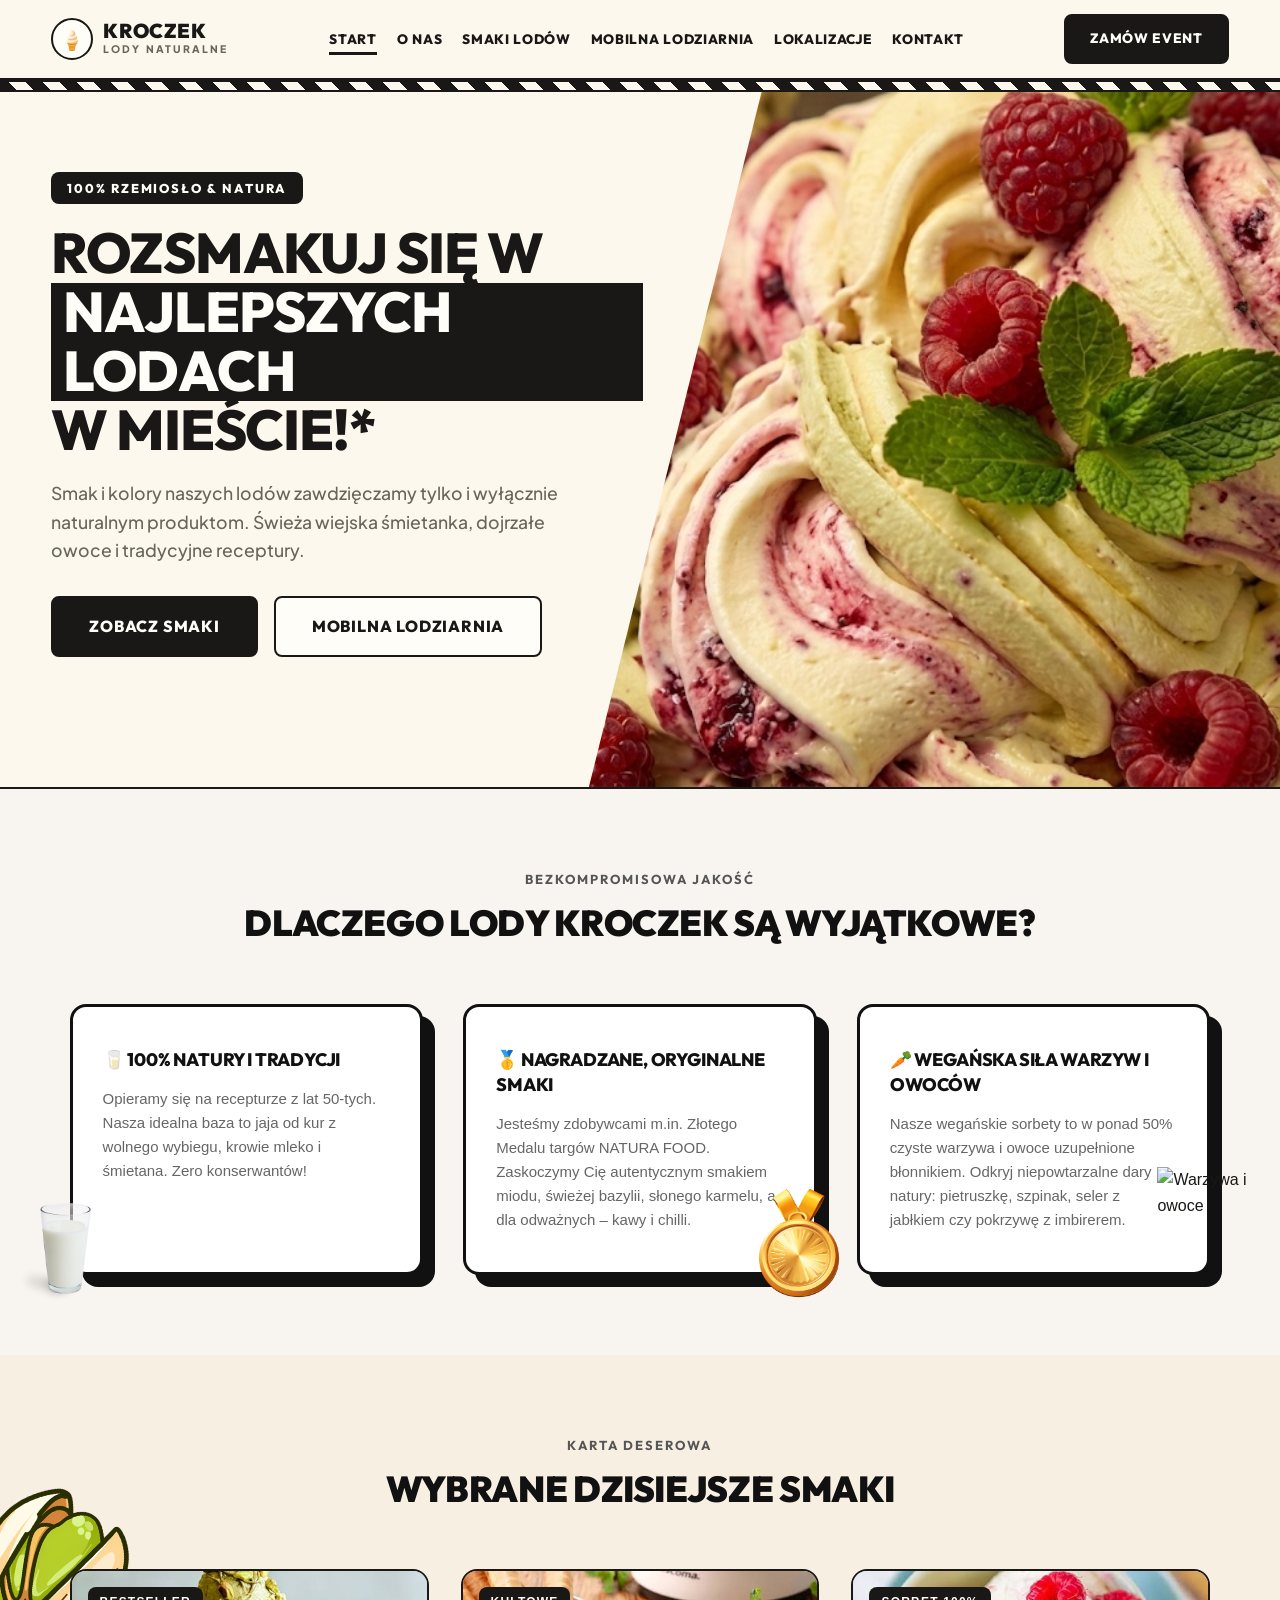
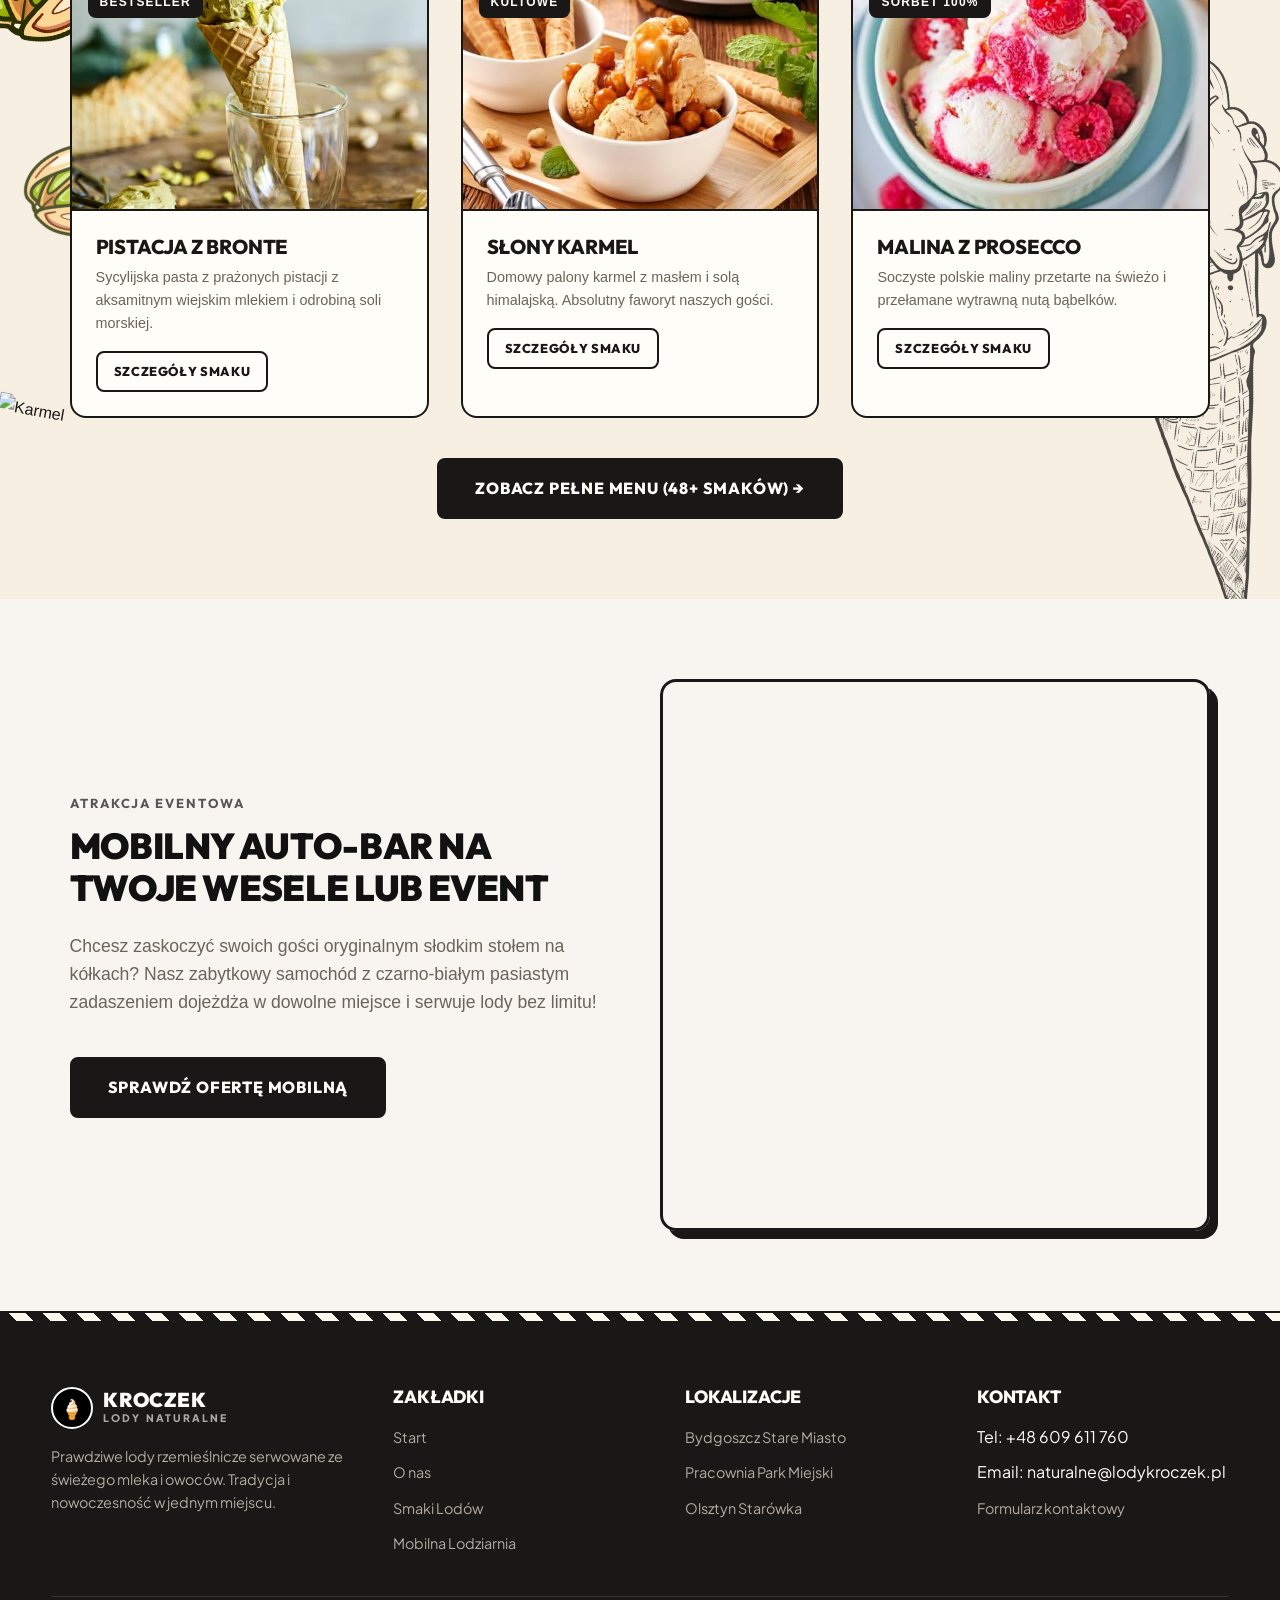
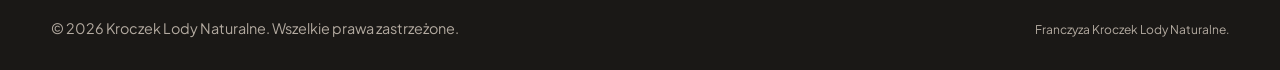
==== index.html @ ee4f72d1 "CSS fix" ====
<!DOCTYPE html>
<html lang="pl">
<head>
    <meta charset="UTF-8">
    <meta name="viewport" content="width=device-width, initial-scale=1.0">
    <title>Kroczek Lody Naturalne | Rzemieślnicza Lodziarnia Premium</title>
    <meta name="description" content="Rozsmakuj się w najlepszych lodach rzemieślniczych. Naturalne składniki, świeże mleko, wyjątkowa mobilna lodziarnia z czarno-białym autem na eventy.">
    <link rel="preconnect" href="https://fonts.googleapis.com">
    <link rel="preconnect" href="https://fonts.gstatic.com" crossorigin>
    <link href="https://fonts.googleapis.com/css2?family=Plus+Jakarta+Sans:wght@400;500;600;700&family=Outfit:wght@700;800;900&display=swap" rel="stylesheet">
    <link rel="stylesheet" href="../styles.css">
    <style>
        html { scroll-behavior: smooth; }
        html, body { overflow-x: hidden; max-width: 100vw; }
        * { word-wrap: break-word; }
        
        @media (max-width: 768px) {
            .hero {
                background-image: url('assets/hero_ice_cream.jpg'); 
                background-size: cover;
                background-position: center;
                background-repeat: no-repeat;
                position: relative;
            }
            .hero::before {
                content: '';
                position: absolute;
                top: 0; left: 0; width: 100%; height: 100%;
                background: rgba(255, 255, 255, 0.7);
                z-index: 1;
            }
            .hero-container {
                position: relative;
                z-index: 2;
            }
        }

        .back-to-top {
            position: fixed;
            bottom: 20px;
            right: 20px;
            width: 48px;
            height: 48px;
            background: var(--primary-black);
            color: var(--pure-white);
            border: 2px solid var(--primary-black);
            border-radius: 50%;
            font-size: 18px;
            cursor: pointer;
            z-index: 1000;
            opacity: 0;
            visibility: hidden;
            transform: translateY(20px);
            transition: var(--transition);
            box-shadow: 4px 4px 0px rgba(0,0,0,0.2);
            display: flex;
            align-items: center;
            justify-content: center;
        }

        .back-to-top.visible {
            opacity: 1;
            visibility: visible;
            transform: translateY(0);
        }

        .back-to-top:hover {
            transform: translateY(-3px);
            box-shadow: 6px 6px 0px rgba(0,0,0,0.3);
        }
    </style>
</head>
<body>

    <header class="header">
        <div class="container header-container">
            <a href="../" class="logo">
                <div class="logo-icon-swirl">🍦</div>
                <div class="logo-text">
                    <span class="brand-title">KROCZEK</span>
                    <span class="brand-sub">LODY NATURALNE</span>
                </div>
            </a>

            <nav class="desktop-nav">
                <ul class="nav-list">
                    <li><a href="../" class="nav-link active">Start</a></li>
                    <li><a href="o-nas/" class="nav-link">O nas</a></li>
                    <li><a href="smaki-lodow/" class="nav-link">Smaki Lodów</a></li>
                    <li><a href="mobilna-lodziarnia/" class="nav-link">Mobilna Lodziarnia</a></li>
                    <li><a href="lokalizacje/" class="nav-link">Lokalizacje</a></li>
                    <li><a href="kontakt/" class="nav-link">Kontakt</a></li>
                </ul>
            </nav>

            <div class="header-actions">
                <a href="kontakt/" class="btn btn-primary">Zamów Event</a>
                <button class="mobile-toggle" id="mobile-toggle" aria-label="Menu">
                    <span></span><span></span><span></span>
                </button>
            </div>
        </div>
    </header>

    <div class="mobile-nav-drawer" id="mobile-drawer">
        <ul class="mobile-nav-list">
            <li><a href="../">Start</a></li>
            <li><a href="o-nas/">O nas</a></li>
            <li><a href="smaki-lodow/">Smaki Lodów</a></li>
            <li><a href="mobilna-lodziarnia/">Mobilna Lodziarnia</a></li>
            <li><a href="lokalizacje/">Lokalizacje</a></li>
            <li><a href="kontakt/">Kontakt</a></li>
        </ul>
    </div>

    <div class="stripe-bar"></div>

    <section class="hero">
        <div class="hero-diagonal-bg"></div>
        <div class="container hero-container">
            <div class="hero-content">
                <span class="hero-tag">100% RZEMIOSŁO & NATURA</span>
                <h1 class="hero-title">
                    Rozsmakuj się w <br>
                    <span class="highlight-box">najlepszych lodach</span> <br>
                    w mieście!*
                </h1>
                <p class="hero-subtitle">
                    Smak i kolory naszych lodów zawdzięczamy tylko i wyłącznie naturalnym produktom. Świeża wiejska śmietanka, dojrzałe owoce i tradycyjne receptury.
                </p>
                <div class="hero-actions">
                    <a href="smaki-lodow/" class="btn btn-primary btn-lg">Zobacz Smaki</a>
                    <a href="mobilna-lodziarnia/" class="btn btn-outline btn-lg">Mobilna Lodziarnia</a>
                </div>
            </div>
        </div>
    </section>

    <section class="section">
        <div class="container">
            <div class="section-header text-center">
                <span class="section-tag">BEZKOMPROMISOWA JAKOŚĆ</span>
                <h2 class="section-title">Dlaczego lody Kroczek są wyjątkowe?</h2>
            </div>

            <div class="grid-3">
                <div class="feature-card">
                    <img src="assets/milk.png" alt="Świeże mleko" class="floating-img img-milk" loading="lazy" decoding="async" width="165" height="250">
                    <h3>🥛 100% Natury i Tradycji</h3>
                    <p>Opieramy się na recepturze z lat 50-tych. Nasza idealna baza to jaja od kur z wolnego wybiegu, krowie mleko i śmietana. Zero konserwantów!</p>
                </div>
                
                <div class="feature-card">
                    <img src="assets/medal.png" alt="Złoty Medal" class="floating-img img-medal" loading="lazy" decoding="async" width="90" height="90">
                    <h3>🥇 Nagradzane, Oryginalne Smaki</h3>
                    <p>Jesteśmy zdobywcami m.in. Złotego Medalu targów NATURA FOOD. Zaskoczymy Cię autentycznym smakiem miodu, świeżej bazylii, słonego karmelu, a dla odważnych – kawy i chilli.</p>
                </div>
                
                <div class="feature-card">
                    <img src="assets/vegetables.png" alt="Warzywa i owoce" class="floating-img img-vegetables" loading="lazy" decoding="async" width="135" height="135">
                    <h3>🥕 Wegańska Siła Warzyw i Owoców</h3>
                    <p>Nasze wegańskie sorbety to w ponad 50% czyste warzywa i owoce uzupełnione błonnikiem. Odkryj niepowtarzalne dary natury: pietruszkę, szpinak, seler z jabłkiem czy pokrzywę z imbirerem.</p>
                </div>
            </div>
        </div>
    </section>

    <section class="section" style="background: var(--light-grey-bg); position: relative;">
        <img src="assets/pistachio.png" class="floating-bg bg-pistachio-1" alt="Pistacje" loading="lazy" decoding="async" width="180" height="180">
        <img src="assets/pistachio.png" class="floating-bg bg-pistachio-2" alt="Pistacje" loading="lazy" decoding="async" width="120" height="120">
        <img src="assets/caramel.png" class="floating-bg bg-caramel" alt="Karmel" loading="lazy" decoding="async" width="220" height="220">
        <img src="assets/raspberry.png" class="floating-bg bg-raspberry" alt="Maliny" loading="lazy" decoding="async" width="190" height="190">
        <img src="assets/icecram_handdrawn.png" class="floating-bg bg-icecream-drawn" alt="Lód rożek" loading="lazy" decoding="async" width="280" height="280">

        <div class="container" style="position: relative; z-index: 2;">
            <div class="section-header text-center">
                <span class="section-tag">KARTA DESEROWA</span>
                <h2 class="section-title">Wybrane dzisiejsze smaki</h2>
            </div>

            <div class="flavors-grid">
                <div class="flavor-card">
                    <div class="flavor-image-wrap">
                        <span class="flavor-badge-tag">BESTSELLER</span>
                        <img src="assets/smaki/lody-pistacja.jpg" alt="Pistacja z Bronte" class="flavor-img" loading="lazy" decoding="async" width="400" height="240">
                    </div>
                    <div class="flavor-body">
                        <h4>Pistacja z Bronte</h4>
                        <p>Sycylijska pasta z prażonych pistacji z aksamitnym wiejskim mlekiem i odrobiną soli morskiej.</p>
                        <a href="smaki-lodow/" class="btn btn-sm btn-outline">Szczegóły Smaku</a>
                    </div>
                </div>

                <div class="flavor-card">
                    <div class="flavor-image-wrap">
                        <span class="flavor-badge-tag">KULTOWE</span>
                        <img src="assets/smaki/lody-slony-karmel.jpg" alt="Słony Karmel" class="flavor-img" loading="lazy" decoding="async" width="400" height="240">
                    </div>
                    <div class="flavor-body">
                        <h4>Słony Karmel</h4>
                        <p>Domowy palony karmel z masłem i solą himalajską. Absolutny faworyt naszych gości.</p>
                        <a href="smaki-lodow/" class="btn btn-sm btn-outline">Szczegóły Smaku</a>
                    </div>
                </div>

                <div class="flavor-card">
                    <div class="flavor-image-wrap">
                        <span class="flavor-badge-tag">SORBET 100%</span>
                        <img src="assets/smaki/lody-malina.jpg" alt="Malina z Prosecco" class="flavor-img" loading="lazy" decoding="async" width="400" height="240">
                    </div>
                    <div class="flavor-body">
                        <h4>Malina z Prosecco</h4>
                        <p>Soczyste polskie maliny przetarte na świeżo i przełamane wytrawną nutą bąbelków.</p>
                        <a href="smaki-lodow/" class="btn btn-sm btn-outline">Szczegóły Smaku</a>
                    </div>
                </div>
            </div>

            <div class="text-center mt-5">
                <a href="smaki-lodow/" class="btn btn-primary btn-lg">Zobacz Pełne Menu (48+ Smaków) →</a>
            </div>
        </div>
    </section>

    <section class="section">
        <div class="container">
            <div class="grid-2">
                <div>
                    <span class="section-tag">ATRAKCJA EVENTOWA</span>
                    <h2 class="section-title">Mobilny Auto-Bar na Twoje Wesele lub Event</h2>
                    <p class="mt-4" style="color: var(--muted-grey); font-size: 1.1rem;">
                        Chcesz zaskoczyć swoich gości oryginalnym słodkim stołem na kółkach? Nasz zabytkowy samochód z czarno-białym pasiastym zadaszeniem dojeżdża w dowolne miejsce i serwuje lody bez limitu!
                    </p>
                    <div class="mt-5">
                        <a href="mobilna-lodziarnia/" class="btn btn-primary btn-lg">Sprawdź Ofertę Mobilną</a>
                    </div>
                </div>
                <div>
                    <img src="assets/kroczek_car.jpg" alt="Mobilny bar Kroczek Lody Naturalne" loading="lazy" decoding="async" width="600" height="400" style="border: 3px solid var(--primary-black); border-radius: var(--radius-md); box-shadow: 8px 8px 0px var(--primary-black); max-width: 100%; height: auto;">
                </div>
            </div>
        </div>
    </section>

    <div class="stripe-bar"></div>

    <footer class="footer">
        <div class="container">
            <div class="footer-grid">
                <div>
                    <div class="logo" style="margin-bottom: 16px;">
                        <div class="logo-icon-swirl" style="background:#000; border-color:#fff; color:#fff;">🍦</div>
                        <div class="logo-text">
                            <span class="brand-title" style="color:#fff;">KROCZEK</span>
                            <span class="brand-sub" style="color:#aaa;">LODY NATURALNE</span>
                        </div>
                    </div>
                    <p>Prawdziwe lody rzemieślnicze serwowane ze świeżego mleka i owoców. Tradycja i nowoczesność w jednym miejscu.</p>
                </div>
                <div>
                    <h4>Zakładki</h4>
                    <ul>
                        <li><a href="../">Start</a></li>
                        <li><a href="o-nas/">O nas</a></li>
                        <li><a href="smaki-lodow/">Smaki Lodów</a></li>
                        <li><a href="mobilna-lodziarnia/">Mobilna Lodziarnia</a></li>
                    </ul>
                </div>
                <div>
                    <h4>Lokalizacje</h4>
                    <ul>
                        <li><a href="lokalizacje/">Bydgoszcz Stare Miasto</a></li>
                        <li><a href="lokalizacje/">Pracownia Park Miejski</a></li>
                        <li><a href="lokalizacje/">Olsztyn Starówka</a></li>
                    </ul>
                </div>
                <div>
                    <h4>Kontakt</h4>
                    <ul>
                        <li>Tel: +48 609 611 760</li>
                        <li>Email: naturalne@lodykroczek.pl</li>
                        <li><a href="kontakt/">Formularz kontaktowy</a></li>
                    </ul>
                </div>
            </div>
            <div class="footer-bottom">
                <p>&copy; 2026 Kroczek Lody Naturalne. Wszelkie prawa zastrzeżone.</p>
                <p><small>Franczyza Kroczek Lody Naturalne.</small></p>
            </div>
        </div>
    </footer>

    <button id="backToTop" class="back-to-top" aria-label="Do góry">⬆</button>

    <script src="script.js"></script>
    <script>
        const backToTopBtn = document.getElementById('backToTop');
        window.addEventListener('scroll', () => {
            if (window.scrollY > 400) {
                backToTopBtn.classList.add('visible');
            } else {
                backToTopBtn.classList.remove('visible');
            }
        });
        backToTopBtn.addEventListener('click', () => {
            window.scrollTo({ top: 0, behavior: 'smooth' });
        });
    </script>
</body>
</html>
---- styles.css ----
:root {
    --primary-black: #1A1816;
    --dark-charcoal: #262320;
    --muted-grey: #6B645A;
    --light-grey-bg: #F7EFE2;
    --cream-bg: #FAF3E5;
    --body-bg: #FDF8EE;
    --pure-white: #FFFDF8;
    --border-color: #1A1816;
    --accent-raspberry: #9E1B32;
    
    --accent-stripe: repeating-linear-gradient(45deg, #1A1816, #1A1816 12px, #FDF8EE 12px, #FDF8EE 24px);

    --font-heading: 'Outfit', -apple-system, sans-serif;
    --font-body: 'Plus Jakarta Sans', -apple-system, sans-serif;

    --shadow-sm: 0 4px 12px rgba(26, 24, 22, 0.05);
    --shadow-md: 0 12px 30px rgba(26, 24, 22, 0.10);
    --shadow-lg: 0 24px 50px rgba(26, 24, 22, 0.16);

    --radius-sm: 8px;
    --radius-md: 16px;
    --radius-lg: 24px;
    --radius-full: 9999px;

    --transition: all 0.25s cubic-bezier(0.16, 1, 0.3, 1);
}

*, *::before, *::after {
    box-sizing: border-box;
    margin: 0;
    padding: 0;
}

html {
    scroll-behavior: smooth;
}

body {
    font-family: var(--font-body);
    background-color: var(--body-bg);
    color: var(--primary-black);
    line-height: 1.6;
    font-size: 16px;
    overflow-x: hidden;
}

h1, h2, h3, h4, h5, h6 {
    font-family: var(--font-heading);
    font-weight: 800;
    color: var(--primary-black);
    line-height: 1.15;
    text-transform: uppercase;
    letter-spacing: -0.01em;
}

a {
    text-decoration: none;
    color: inherit;
    transition: var(--transition);
}

img {
    max-width: 100%;
    height: auto;
    display: block;
}

.container {
    width: 92%;
    max-width: 1280px;
    margin: 0 auto;
}

.section {
    padding: 90px 0;
}

.text-center { text-align: center; }
.mt-4 { margin-top: 1.5rem; }
.mt-5 { margin-top: 2.5rem; }
.w-full { width: 100%; }

.stripe-bar {
    height: 12px;
    background: var(--accent-stripe);
    width: 100%;
    border-top: 2px solid var(--primary-black);
    border-bottom: 2px solid var(--primary-black);
}

.btn {
    display: inline-flex;
    align-items: center;
    justify-content: center;
    padding: 12px 24px;
    font-family: var(--font-heading);
    font-weight: 800;
    font-size: 0.85rem;
    text-transform: uppercase;
    letter-spacing: 0.05em;
    border-radius: var(--radius-sm);
    border: 2px solid var(--primary-black);
    cursor: pointer;
    transition: var(--transition);
    white-space: nowrap;
    gap: 8px;
}

.btn-primary {
    background-color: var(--primary-black);
    color: var(--pure-white);
}

.btn-primary:hover {
    background-color: #332E2A;
    transform: translateY(-2px);
    box-shadow: 0 6px 16px rgba(26,24,22,0.2);
}

.btn-outline {
    background-color: var(--pure-white);
    color: var(--primary-black);
}

.btn-outline:hover {
    background-color: var(--primary-black);
    color: var(--pure-white);
}

.btn-lg {
    padding: 16px 36px;
    font-size: 1rem;
}

.btn-sm {
    padding: 8px 16px;
    font-size: 0.8rem;
}

.header {
    position: sticky;
    top: 0;
    z-index: 1000;
    background: var(--body-bg);
    border-bottom: 2px solid var(--primary-black);
    padding: 14px 0;
}

.header-container {
    display: flex;
    align-items: center;
    justify-content: space-between;
    gap: 20px;
}

.logo {
    display: flex;
    align-items: center;
    gap: 10px;
    flex-shrink: 0;
}

.logo-icon-swirl {
    width: 42px;
    height: 42px;
    border: 2px solid var(--primary-black);
    border-radius: 50%;
    display: flex;
    align-items: center;
    justify-content: center;
    background: var(--pure-white);
    font-size: 1.2rem;
    flex-shrink: 0;
}

.logo-text {
    display: flex;
    flex-direction: column;
    justify-content: center;
}

.brand-title {
    font-family: var(--font-heading);
    font-weight: 900;
    font-size: 1.25rem;
    line-height: 1;
    letter-spacing: 0.02em;
    white-space: nowrap;
}

.brand-sub {
    font-size: 0.65rem;
    font-weight: 800;
    letter-spacing: 0.2em;
    color: var(--muted-grey);
    white-space: nowrap;
}

.desktop-nav {
    display: flex;
    align-items: center;
}

.desktop-nav .nav-list {
    display: flex;
    align-items: center;
    gap: 20px;
    list-style: none;
    margin: 0;
    padding: 0;
}

.desktop-nav .nav-list li {
    display: flex;
    align-items: center;
}

.nav-link {
    font-family: var(--font-heading);
    font-weight: 800;
    font-size: 0.85rem;
    text-transform: uppercase;
    letter-spacing: 0.05em;
    color: var(--primary-black);
    padding: 6px 0;
    position: relative;
    white-space: nowrap;
    display: inline-block;
    line-height: 1.2;
}

.nav-link::after {
    content: '';
    position: absolute;
    bottom: -2px;
    left: 0;
    width: 0;
    height: 3px;
    background: var(--primary-black);
    transition: var(--transition);
}

.nav-link:hover::after, .nav-link.active::after {
    width: 100%;
}

.header-actions {
    display: flex;
    align-items: center;
    gap: 12px;
    flex-shrink: 0;
}

.mobile-toggle {
    display: none;
    background: none;
    border: none;
    cursor: pointer;
    flex-direction: column;
    gap: 5px;
    padding: 4px;
}

.mobile-toggle span {
    width: 26px;
    height: 3px;
    background: var(--primary-black);
    border-radius: 2px;
}

.mobile-nav-drawer {
    display: none;
    position: fixed;
    top: 72px;
    left: 0;
    right: 0;
    background: var(--body-bg);
    border-bottom: 3px solid var(--primary-black);
    padding: 24px;
    z-index: 999;
    box-shadow: var(--shadow-lg);
}

.mobile-nav-drawer.open {
    display: block;
}

.mobile-nav-list {
    list-style: none;
    display: flex;
    flex-direction: column;
    gap: 16px;
}

.mobile-nav-list a {
    font-family: var(--font-heading);
    font-weight: 800;
    font-size: 1.1rem;
    text-transform: uppercase;
}

.hero {
    position: relative;
    background: var(--body-bg);
    padding: 80px 0 100px 0;
    border-bottom: 2px solid var(--primary-black);
    overflow: hidden;
    min-height: 520px;
}

.hero-diagonal-bg {
    position: absolute;
    top: 0;
    right: 0;
    width: 54%;
    height: 100%;
    background: url('assets/ice_cream_bg.jpg') center/cover no-repeat;
    clip-path: polygon(25% 0, 100% 0, 100% 100%, 0% 100%);
    z-index: 1;
}

.hero-container {
    position: relative;
    z-index: 2;
    display: grid;
    grid-template-columns: 1.05fr 0.95fr;
    gap: 50px;
    align-items: center;
}

.hero-tag {
    display: inline-block;
    background: var(--primary-black);
    color: var(--pure-white);
    padding: 6px 16px;
    font-family: var(--font-heading);
    font-weight: 800;
    font-size: 0.8rem;
    letter-spacing: 0.15em;
    margin-bottom: 20px;
    border-radius: var(--radius-sm);
}

.hero-title {
    font-size: 3.5rem;
    letter-spacing: -0.02em;
    margin-bottom: 20px;
    line-height: 1.05;
}

.hero-title .highlight-box {
    background: var(--primary-black);
    color: var(--pure-white);
    padding: 0 12px;
    display: inline-block;
}

.hero-subtitle {
    font-size: 1.1rem;
    color: var(--muted-grey);
    margin-bottom: 32px;
    max-width: 90%;
    font-weight: 500;
}

.hero-actions {
    display: flex;
    gap: 16px;
    margin-bottom: 30px;
}

.hero-icecream-badge-card {
    position: relative;
    border: 3px solid var(--primary-black);
    border-radius: var(--radius-md);
    background: var(--primary-black);
    color: var(--pure-white);
    padding: 24px 30px;
    box-shadow: 8px 8px 0px var(--primary-black);
    max-width: 380px;
    margin-left: auto;
}

.badge-content span {
    font-size: 0.8rem;
    font-weight: 800;
    color: #F7EFE2;
    display: block;
    margin-bottom: 8px;
    letter-spacing: 0.05em;
}

.badge-content h3 {
    color: var(--pure-white);
    font-size: 1.25rem;
    line-height: 1.3;
}

.page-header {
    background: var(--dark-charcoal);
    color: var(--pure-white);
    padding: 60px 0;
    text-align: center;
    border-bottom: 2px solid var(--primary-black);
}

.page-header h1 {
    color: var(--pure-white);
    font-size: 2.8rem;
    margin-bottom: 10px;
}

.page-header p {
    color: #D6CEC4;
    font-size: 1.05rem;
    max-width: 600px;
    margin: 0 auto;
}

.section-header { margin-bottom: 50px; }

.section-tag {
    font-family: var(--font-heading);
    font-weight: 800;
    font-size: 0.85rem;
    letter-spacing: 0.2em;
    color: var(--muted-grey);
    display: block;
    margin-bottom: 8px;
}

.section-title { font-size: 2.5rem; }

.grid-3 {
    display: grid;
    grid-template-columns: repeat(3, 1fr);
    gap: 32px;
}

.grid-2 {
    display: grid;
    grid-template-columns: 1fr 1fr;
    gap: 40px;
    align-items: center;
}

.feature-card {
    border: 2px solid var(--primary-black);
    border-radius: var(--radius-md);
    padding: 36px;
    background: var(--pure-white);
    box-shadow: 6px 6px 0px var(--primary-black);
}

.feature-card h3 { font-size: 1.35rem; margin-bottom: 12px; }
.feature-card p { color: var(--muted-grey); font-size: 0.95rem; }

.flavor-filters {
    display: flex;
    gap: 10px;
    flex-wrap: wrap;
    margin-bottom: 40px;
}

.filter-btn {
    border: 2px solid var(--primary-black);
    background: var(--pure-white);
    color: var(--primary-black);
    padding: 10px 22px;
    font-family: var(--font-heading);
    font-weight: 800;
    font-size: 0.85rem;
    letter-spacing: 0.05em;
    cursor: pointer;
    transition: var(--transition);
    border-radius: var(--radius-sm);
}

.filter-btn.active, .filter-btn:hover {
    background: var(--primary-black);
    color: var(--pure-white);
}

.flavors-grid {
    display: grid;
    grid-template-columns: repeat(3, 1fr);
    gap: 32px;
    position: relative;
    z-index: 2;
}

.flavor-card {
    border: 2px solid var(--primary-black);
    border-radius: var(--radius-md);
    background: var(--pure-white);
    overflow: hidden;
    transition: var(--transition);
}

.flavor-image-wrap {
    height: 240px; 
    position: relative;
    overflow: hidden;
    border-bottom: 2px solid var(--primary-black);
}

.flavor-img {
    width: 100%;
    height: 100%;
    object-fit: cover;
    transition: transform 0.4s ease;
}

.flavor-card:hover {
    transform: translateY(-6px);
    box-shadow: 8px 8px 0px var(--primary-black);
}

.flavor-card:hover .flavor-img {
    transform: scale(1.05);
}

.flavor-header-stripe {
    height: 120px;
    background: var(--light-grey-bg);
    display: flex;
    align-items: center;
    justify-content: center;
    border-bottom: 2px solid var(--primary-black);
    position: relative;
}

.flavor-emoji { font-size: 3.5rem; }

.flavor-badge-tag {
    position: absolute;
    top: 16px;
    left: 16px;
    background: var(--primary-black);
    color: var(--pure-white);
    font-size: 0.75rem;
    font-weight: 800;
    padding: 6px 12px;
    letter-spacing: 0.1em;
    z-index: 2;
    border-radius: var(--radius-sm);
}

.flavor-body { padding: 24px; }
.flavor-body h4 { font-size: 1.25rem; margin-bottom: 8px; }
.flavor-body p { color: var(--muted-grey); font-size: 0.9rem; margin-bottom: 16px; }

.location-box {
    border: 2px solid var(--primary-black);
    border-radius: var(--radius-md);
    padding: 28px;
    background: var(--pure-white);
    margin-bottom: 20px;
}

.location-box h4 { font-size: 1.25rem; margin-bottom: 6px; }
.location-address { color: var(--muted-grey); font-size: 0.95rem; margin-bottom: 12px; }

.contact-form-box {
    border: 2px solid var(--primary-black);
    border-radius: var(--radius-md);
    padding: 36px;
    background: var(--pure-white);
    box-shadow: 8px 8px 0px var(--primary-black);
}

.form-group {
    display: flex;
    flex-direction: column;
    gap: 6px;
    margin-bottom: 18px;
}

.form-group label {
    font-family: var(--font-heading);
    font-weight: 800;
    font-size: 0.85rem;
    text-transform: uppercase;
}

@media (max-width: 480px) {
    .contact-form-box {
        padding: 20px 16px;
        box-shadow: 4px 4px 0px var(--primary-black);
        max-width: 100%;
    }

    .form-group input, 
    .form-group select, 
    .form-group textarea {
        width: 100%;
        max-width: 100%;
    }
}

.form-group input, .form-group select, .form-group textarea {
    padding: 12px 14px;
    border: 2px solid var(--primary-black);
    border-radius: var(--radius-sm);
    font-family: var(--font-body);
    font-size: 0.95rem;
    outline: none;
    background: var(--body-bg);
}

.footer {
    background: var(--primary-black);
    color: var(--pure-white);
    padding: 60px 0 30px 0;
    border-top: 4px solid var(--primary-black);
}

.footer-grid {
    display: grid;
    grid-template-columns: 1.2fr repeat(3, 1fr);
    gap: 40px;
    margin-bottom: 40px;
}

.footer h4 { color: var(--pure-white); font-size: 1.1rem; margin-bottom: 16px; }
.footer p { color: #B3AAA0; font-size: 0.9rem; }

.footer ul {
    list-style: none;
    display: flex;
    flex-direction: column;
    gap: 10px;
}

.footer a { color: #B3AAA0; font-size: 0.9rem; }
.footer a:hover { color: var(--pure-white); }

.footer-bottom {
    border-top: 1px solid #36322D;
    padding-top: 20px;
    display: flex;
    justify-content: space-between;
    color: #8C8377;
    font-size: 0.85rem;
}

@media (max-width: 1180px) {
    .desktop-nav { display: none; }
    .mobile-toggle { display: flex; }
    .hero-container, .grid-2 { grid-template-columns: 1fr; }
    .hero-diagonal-bg { display: none; }
    .flavors-grid, .grid-3, .footer-grid { grid-template-columns: 1fr; }
    .hero-title { font-size: 2.6rem; }
    
    .hero {
        background: url('assets/ice_cream_bg.jpg') center/cover no-repeat;
    }
    
    .hero::before {
        content: '';
        position: absolute;
        top: 0; 
        left: 0;
        width: 100%; 
        height: 100%;
        background: rgba(253, 248, 238, 0.85);
        z-index: 1;
    }
}

.section {
    position: relative;
    background-color: #F8F5F0;
    padding: 80px 20px;
    font-family: 'Segoe UI', Tahoma, Geneva, Verdana, sans-serif;
    overflow: hidden;
}

.container {
    max-width: 1200px;
    margin: 0 auto;
}

.section-header {
    margin-bottom: 60px;
}

.text-center {
    text-align: center;
}

.section-tag {
    font-size: 13px;
    font-weight: 700;
    color: #555;
    letter-spacing: 2px;
    display: block;
    margin-bottom: 12px;
}

.section-title {
    font-size: 36px;
    font-weight: 900;
    color: #111;
    margin: 0;
    text-transform: uppercase;
}

.grid-3 {
    display: grid;
    grid-template-columns: repeat(3, 1fr);
    gap: 40px;
}

.feature-card {
    position: relative;
    background: #ffffff;
    padding: 40px 30px;
    border-radius: 16px;
    border: 3px solid #111;
    box-shadow: 12px 12px 0px #111; 
    z-index: 1;
    transition: transform 0.2s ease;
}

.feature-card:hover {
    transform: translate(-4px, -4px);
    box-shadow: 16px 16px 0px #111; 
}

.feature-card h3 {
    font-size: 18px;
    font-weight: 800;
    margin-top: 0;
    margin-bottom: 15px;
    color: #111;
    text-transform: uppercase;
    line-height: 1.4;
}

.feature-card p {
    color: #666;
    font-size: 15px;
    line-height: 1.6;
    margin: 0;
}

.floating-img {
    position: absolute;
    z-index: 10;
    pointer-events: none;
}

.img-milk {
    left: -90px;
    bottom: -100px;
    width: 165px;
    height: 250px;
    object-fit: contain;
    top: auto;
    transform: none;
}

.img-medal {
    right: -30px;
    bottom: -30px;
    width: 90px;
    z-index: 15; 
}

.img-vegetables {
    right: -85px;
    bottom: -30px;
    top: auto;
    transform: none;
    width: 135px; 
}

@media (max-width: 992px) {
    .grid-3 {
        grid-template-columns: 1fr;
        gap: 60px;
        max-width: 500px;
        margin: 0 auto;
    }

    .img-vegetables {
        right: -45px;
        bottom: -40px;
        width: 140px;
    }
    
    .img-milk {
        left: -40px;
        width: 120px;
        bottom: -60px;
        height: auto;
    }
}

.floating-bg {
    position: absolute;
    z-index: 1;
    pointer-events: none;
}

.bg-pistachio-1 {
    left: -40px;
    top: 15%;
    width: 180px;
    transform: rotate(-15deg);
}

.bg-pistachio-2 {
    left: 20px;
    top: 45%;
    width: 120px;
    transform: rotate(25deg);
    opacity: 0.8;
}

.bg-caramel {
    left: -20px;
    bottom: -30px;
    width: 220px;
    transform: rotate(10deg);
}

.bg-raspberry {
    right: -20px;
    top: 8%;
    width: 190px;
    transform: rotate(15deg);
}

.bg-icecream-drawn {
    right: -50px;
    bottom: -40px;
    width: 280px;
    transform: rotate(-12deg);
    mix-blend-mode: multiply;
    opacity: 0.7;
}

@media (max-width: 1180px) {
    .flavors-grid { 
        grid-template-columns: 1fr; 
        max-width: 500px;
        margin: 0 auto;
    }
    .bg-pistachio-1 { left: -80px; width: 140px; }
    .bg-raspberry { right: -60px; width: 140px; }
    .bg-icecream-drawn { right: -60px; bottom: 0; width: 200px; }
}

@media (max-width: 768px) {
    .hero-title {
        font-size: 2.2rem;
    }

    .hero-subtitle {
        max-width: 100%;
    }

    .hero-actions {
        flex-direction: column;
        width: 100%;
    }

    .hero-actions .btn {
        width: 100%;
    }

    .floating-img, 
    .floating-bg {
        display: none;
    }

    .feature-card {
        padding: 24px 18px;
        box-shadow: 6px 6px 0px var(--primary-black);
    }

    .feature-card:hover {
        transform: none;
        box-shadow: 6px 6px 0px var(--primary-black);
    }
}

@media (max-width: 480px) {
    .hero-title {
        font-size: 1.75rem;
    }

    .section-title {
        font-size: 1.8rem;
    }

    .container {
        width: 95%;
        padding: 0 10px;
    }
}

@media (min-width: 1400px) {
    .bg-pistachio-1 { left: calc(50% - 900px); }
    .bg-pistachio-2 { left: calc(50% - 900px); }
    .bg-caramel { left: calc(50% - 900px); }
    .bg-raspberry { right: calc(50% - 900px); }
    .bg-icecream-drawn { right: calc(50% - 900px); }
}
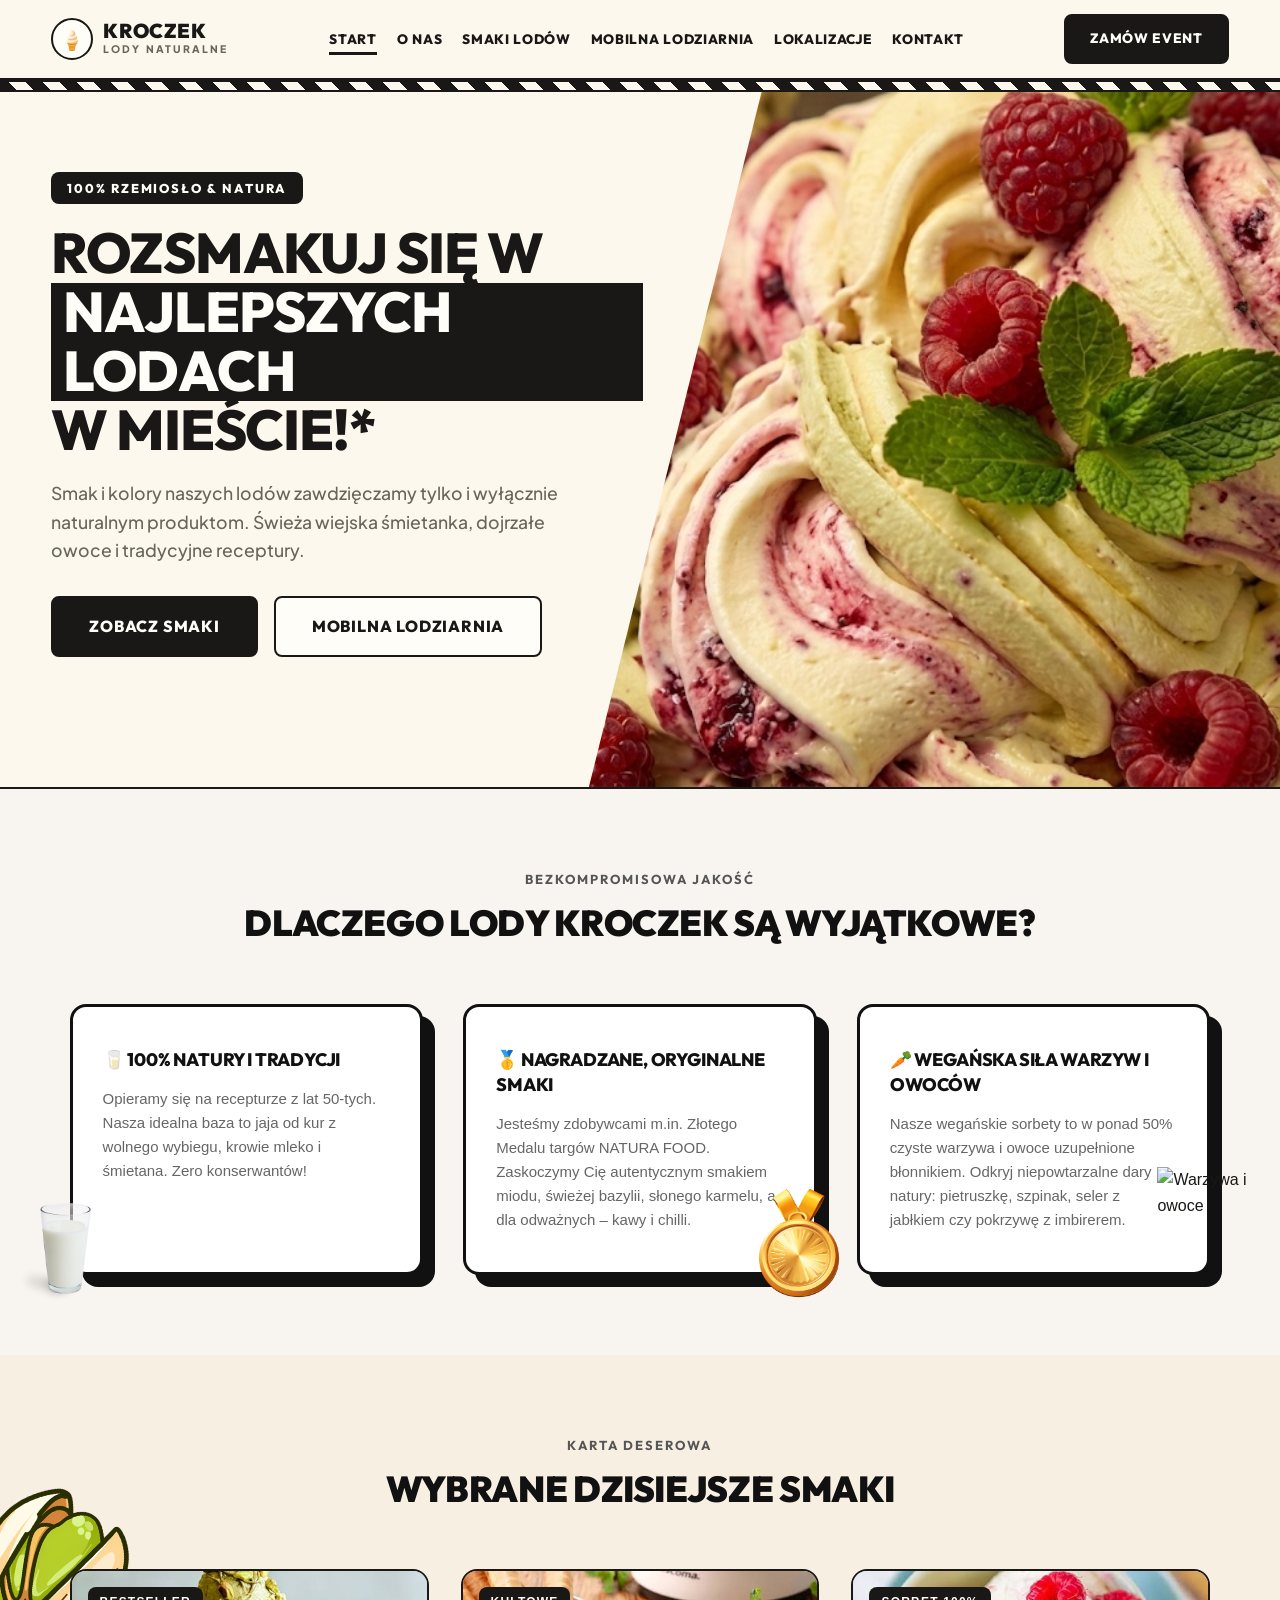
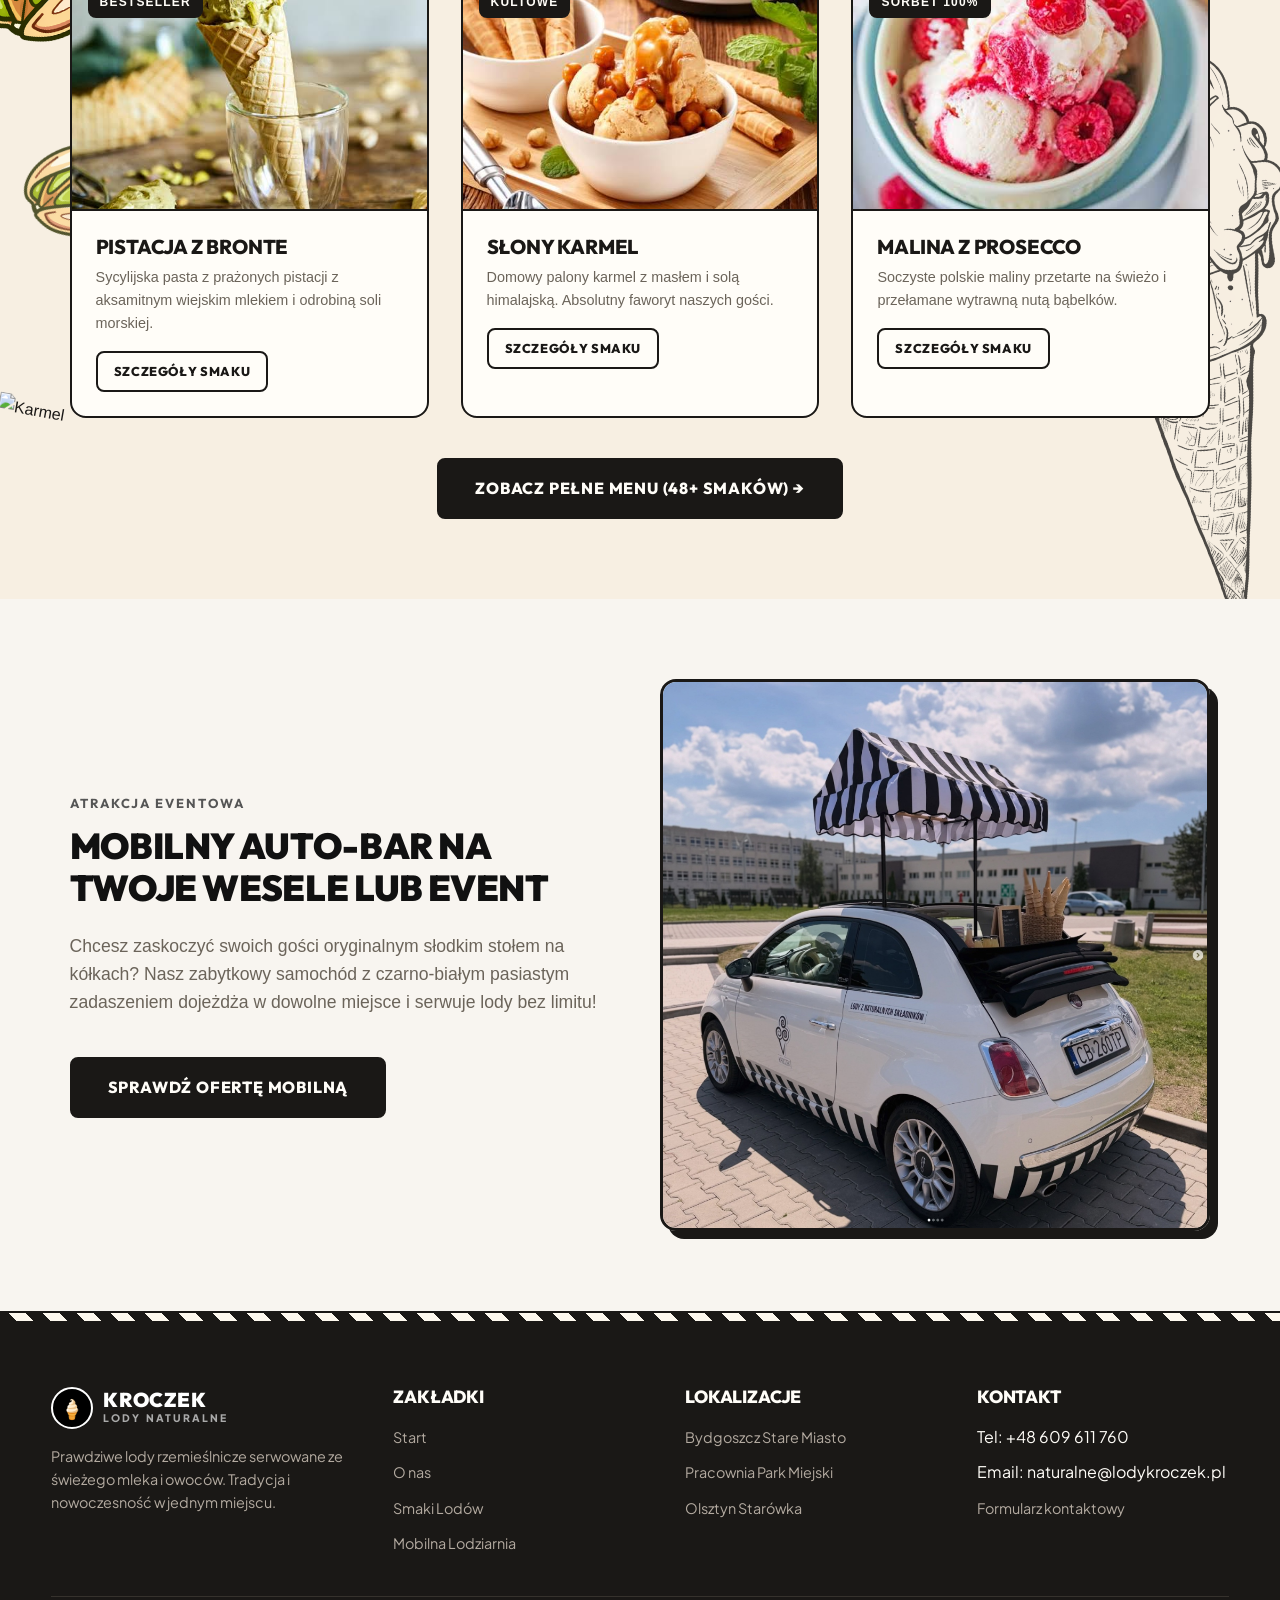
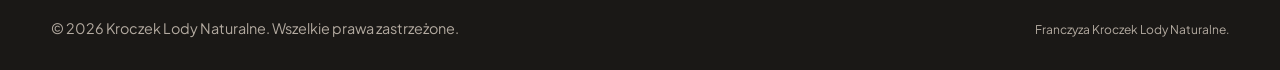
==== commit a2d306ab: "Directory names change" ====
--- a/index.html
+++ b/index.html
@@ -8,7 +8,7 @@
     <link rel="preconnect" href="https://fonts.googleapis.com">
     <link rel="preconnect" href="https://fonts.gstatic.com" crossorigin>
     <link href="https://fonts.googleapis.com/css2?family=Plus+Jakarta+Sans:wght@400;500;600;700&family=Outfit:wght@700;800;900&display=swap" rel="stylesheet">
-    <link rel="stylesheet" href="../styles.css">
+    <link rel="stylesheet" href="styles.css">
     <style>
         html { scroll-behavior: smooth; }
         html, body { overflow-x: hidden; max-width: 100vw; }
@@ -85,16 +85,16 @@
             <nav class="desktop-nav">
                 <ul class="nav-list">
                     <li><a href="../" class="nav-link active">Start</a></li>
-                    <li><a href="o-nas/" class="nav-link">O nas</a></li>
-                    <li><a href="smaki-lodow/" class="nav-link">Smaki Lodów</a></li>
-                    <li><a href="mobilna-lodziarnia/" class="nav-link">Mobilna Lodziarnia</a></li>
-                    <li><a href="lokalizacje/" class="nav-link">Lokalizacje</a></li>
-                    <li><a href="kontakt/" class="nav-link">Kontakt</a></li>
+                    <li><a href="/o-nas/" class="nav-link">O nas</a></li>
+                    <li><a href="/smaki-lodow/" class="nav-link">Smaki Lodów</a></li>
+                    <li><a href="/mobilna-lodziarnia/" class="nav-link">Mobilna Lodziarnia</a></li>
+                    <li><a href="/lokalizacje/" class="nav-link">Lokalizacje</a></li>
+                    <li><a href="/kontakt/" class="nav-link">Kontakt</a></li>
                 </ul>
             </nav>
 
             <div class="header-actions">
-                <a href="kontakt/" class="btn btn-primary">Zamów Event</a>
+                <a href="/kontakt/" class="btn btn-primary">Zamów Event</a>
                 <button class="mobile-toggle" id="mobile-toggle" aria-label="Menu">
                     <span></span><span></span><span></span>
                 </button>
@@ -105,11 +105,11 @@
     <div class="mobile-nav-drawer" id="mobile-drawer">
         <ul class="mobile-nav-list">
             <li><a href="../">Start</a></li>
-            <li><a href="o-nas/">O nas</a></li>
-            <li><a href="smaki-lodow/">Smaki Lodów</a></li>
-            <li><a href="mobilna-lodziarnia/">Mobilna Lodziarnia</a></li>
-            <li><a href="lokalizacje/">Lokalizacje</a></li>
-            <li><a href="kontakt/">Kontakt</a></li>
+            <li><a href="/o-nas/">O nas</a></li>
+            <li><a href="/smaki-lodow/">Smaki Lodów</a></li>
+            <li><a href="/mobilna-lodziarnia/">Mobilna Lodziarnia</a></li>
+            <li><a href="/lokalizacje/">Lokalizacje</a></li>
+            <li><a href="/kontakt/">Kontakt</a></li>
         </ul>
     </div>
 
@@ -129,8 +129,8 @@
                     Smak i kolory naszych lodów zawdzięczamy tylko i wyłącznie naturalnym produktom. Świeża wiejska śmietanka, dojrzałe owoce i tradycyjne receptury.
                 </p>
                 <div class="hero-actions">
-                    <a href="smaki-lodow/" class="btn btn-primary btn-lg">Zobacz Smaki</a>
-                    <a href="mobilna-lodziarnia/" class="btn btn-outline btn-lg">Mobilna Lodziarnia</a>
+                    <a href="/smaki-lodow/" class="btn btn-primary btn-lg">Zobacz Smaki</a>
+                    <a href="/mobilna-lodziarnia/" class="btn btn-outline btn-lg">Mobilna Lodziarnia</a>
                 </div>
             </div>
         </div>
@@ -187,7 +187,7 @@
                     <div class="flavor-body">
                         <h4>Pistacja z Bronte</h4>
                         <p>Sycylijska pasta z prażonych pistacji z aksamitnym wiejskim mlekiem i odrobiną soli morskiej.</p>
-                        <a href="smaki-lodow/" class="btn btn-sm btn-outline">Szczegóły Smaku</a>
+                        <a href="/smaki-lodow/" class="btn btn-sm btn-outline">Szczegóły Smaku</a>
                     </div>
                 </div>
 
@@ -199,7 +199,7 @@
                     <div class="flavor-body">
                         <h4>Słony Karmel</h4>
                         <p>Domowy palony karmel z masłem i solą himalajską. Absolutny faworyt naszych gości.</p>
-                        <a href="smaki-lodow/" class="btn btn-sm btn-outline">Szczegóły Smaku</a>
+                        <a href="/smaki-lodow/" class="btn btn-sm btn-outline">Szczegóły Smaku</a>
                     </div>
                 </div>
 
@@ -211,13 +211,13 @@
                     <div class="flavor-body">
                         <h4>Malina z Prosecco</h4>
                         <p>Soczyste polskie maliny przetarte na świeżo i przełamane wytrawną nutą bąbelków.</p>
-                        <a href="smaki-lodow/" class="btn btn-sm btn-outline">Szczegóły Smaku</a>
+                        <a href="/smaki-lodow/" class="btn btn-sm btn-outline">Szczegóły Smaku</a>
                     </div>
                 </div>
             </div>
 
             <div class="text-center mt-5">
-                <a href="smaki-lodow/" class="btn btn-primary btn-lg">Zobacz Pełne Menu (48+ Smaków) →</a>
+                <a href="/smaki-lodow/" class="btn btn-primary btn-lg">Zobacz Pełne Menu (48+ Smaków) →</a>
             </div>
         </div>
     </section>
@@ -232,7 +232,7 @@
                         Chcesz zaskoczyć swoich gości oryginalnym słodkim stołem na kółkach? Nasz zabytkowy samochód z czarno-białym pasiastym zadaszeniem dojeżdża w dowolne miejsce i serwuje lody bez limitu!
                     </p>
                     <div class="mt-5">
-                        <a href="mobilna-lodziarnia/" class="btn btn-primary btn-lg">Sprawdź Ofertę Mobilną</a>
+                        <a href="/mobilna-lodziarnia/" class="btn btn-primary btn-lg">Sprawdź Ofertę Mobilną</a>
                     </div>
                 </div>
                 <div>
@@ -261,17 +261,17 @@
                     <h4>Zakładki</h4>
                     <ul>
                         <li><a href="../">Start</a></li>
-                        <li><a href="o-nas/">O nas</a></li>
-                        <li><a href="smaki-lodow/">Smaki Lodów</a></li>
-                        <li><a href="mobilna-lodziarnia/">Mobilna Lodziarnia</a></li>
+                        <li><a href="/o-nas/">O nas</a></li>
+                        <li><a href="/smaki-lodow/">Smaki Lodów</a></li>
+                        <li><a href="/mobilna-lodziarnia/">Mobilna Lodziarnia</a></li>
                     </ul>
                 </div>
                 <div>
                     <h4>Lokalizacje</h4>
                     <ul>
-                        <li><a href="lokalizacje/">Bydgoszcz Stare Miasto</a></li>
-                        <li><a href="lokalizacje/">Pracownia Park Miejski</a></li>
-                        <li><a href="lokalizacje/">Olsztyn Starówka</a></li>
+                        <li><a href="/lokalizacje/">Bydgoszcz Stare Miasto</a></li>
+                        <li><a href="/lokalizacje/">Pracownia Park Miejski</a></li>
+                        <li><a href="/lokalizacje/">Olsztyn Starówka</a></li>
                     </ul>
                 </div>
                 <div>
@@ -279,7 +279,7 @@
                     <ul>
                         <li>Tel: +48 609 611 760</li>
                         <li>Email: naturalne@lodykroczek.pl</li>
-                        <li><a href="kontakt/">Formularz kontaktowy</a></li>
+                        <li><a href="/kontakt/">Formularz kontaktowy</a></li>
                     </ul>
                 </div>
             </div>
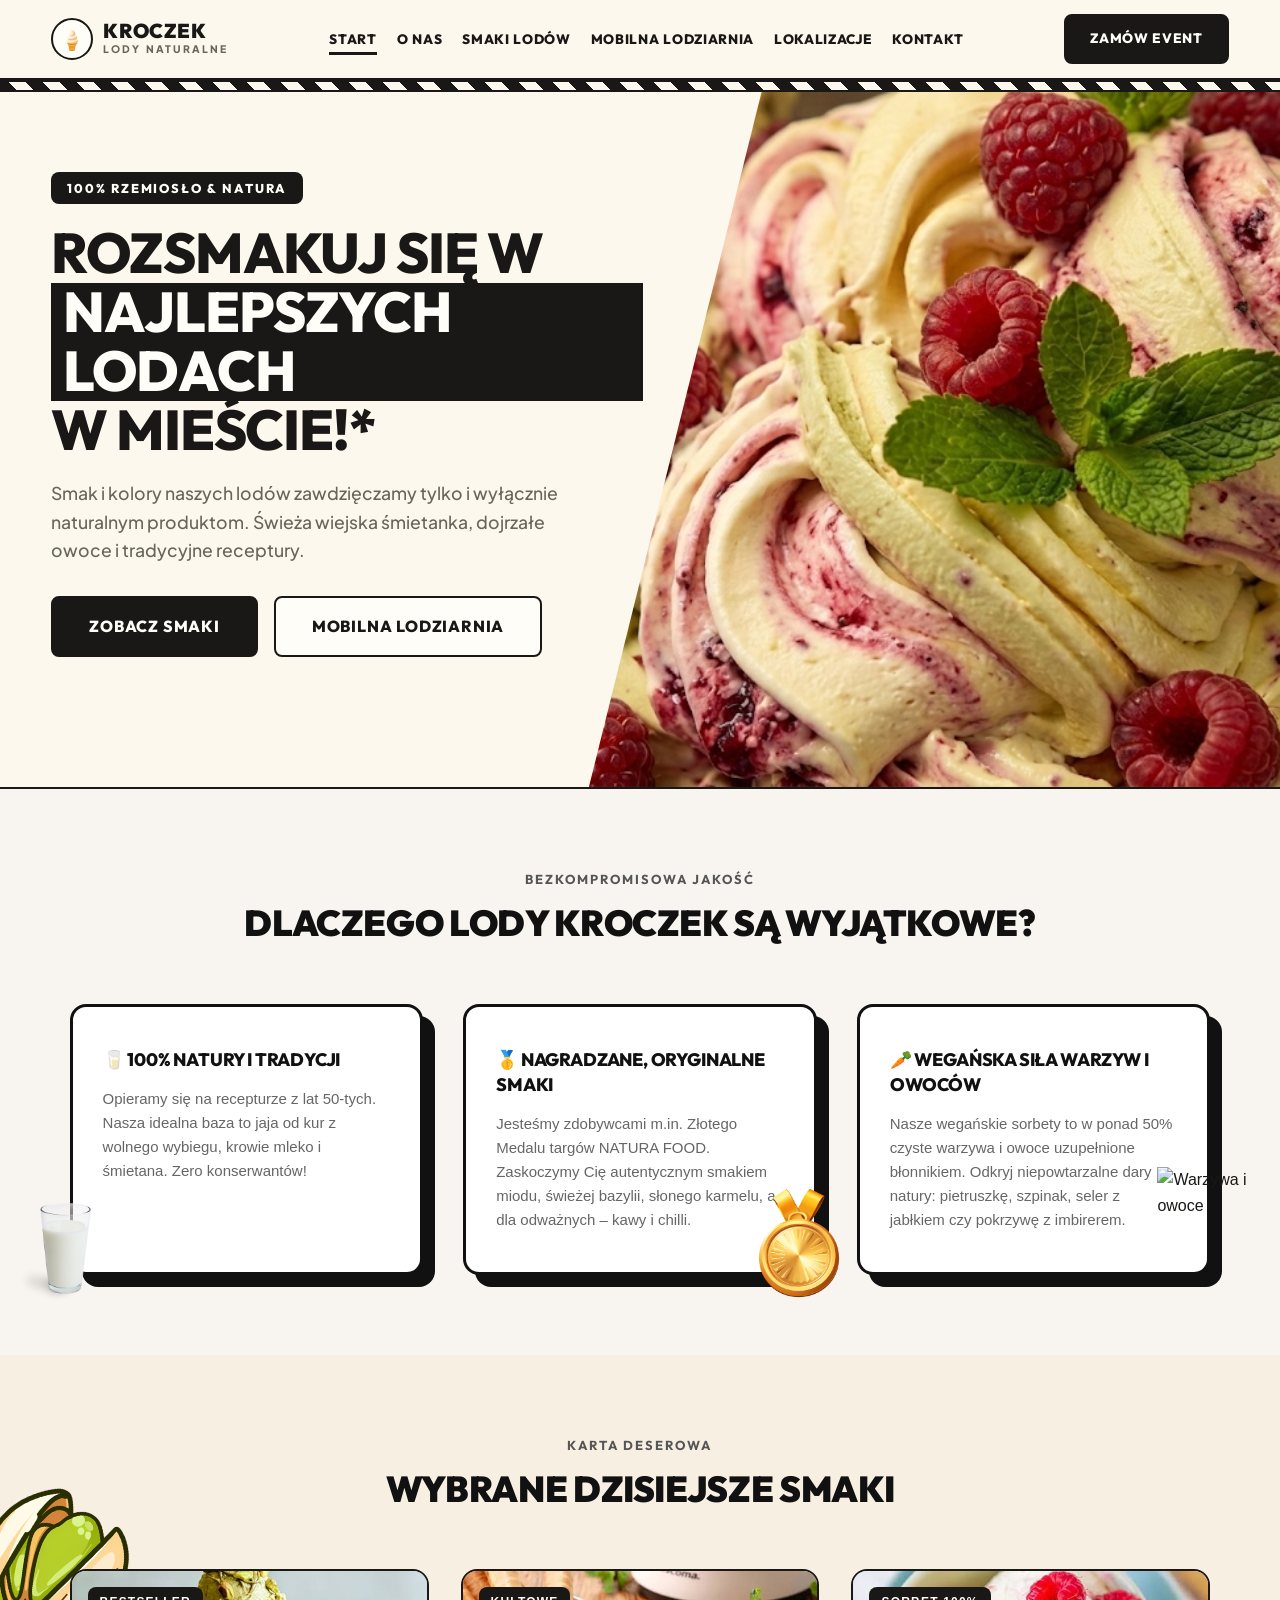
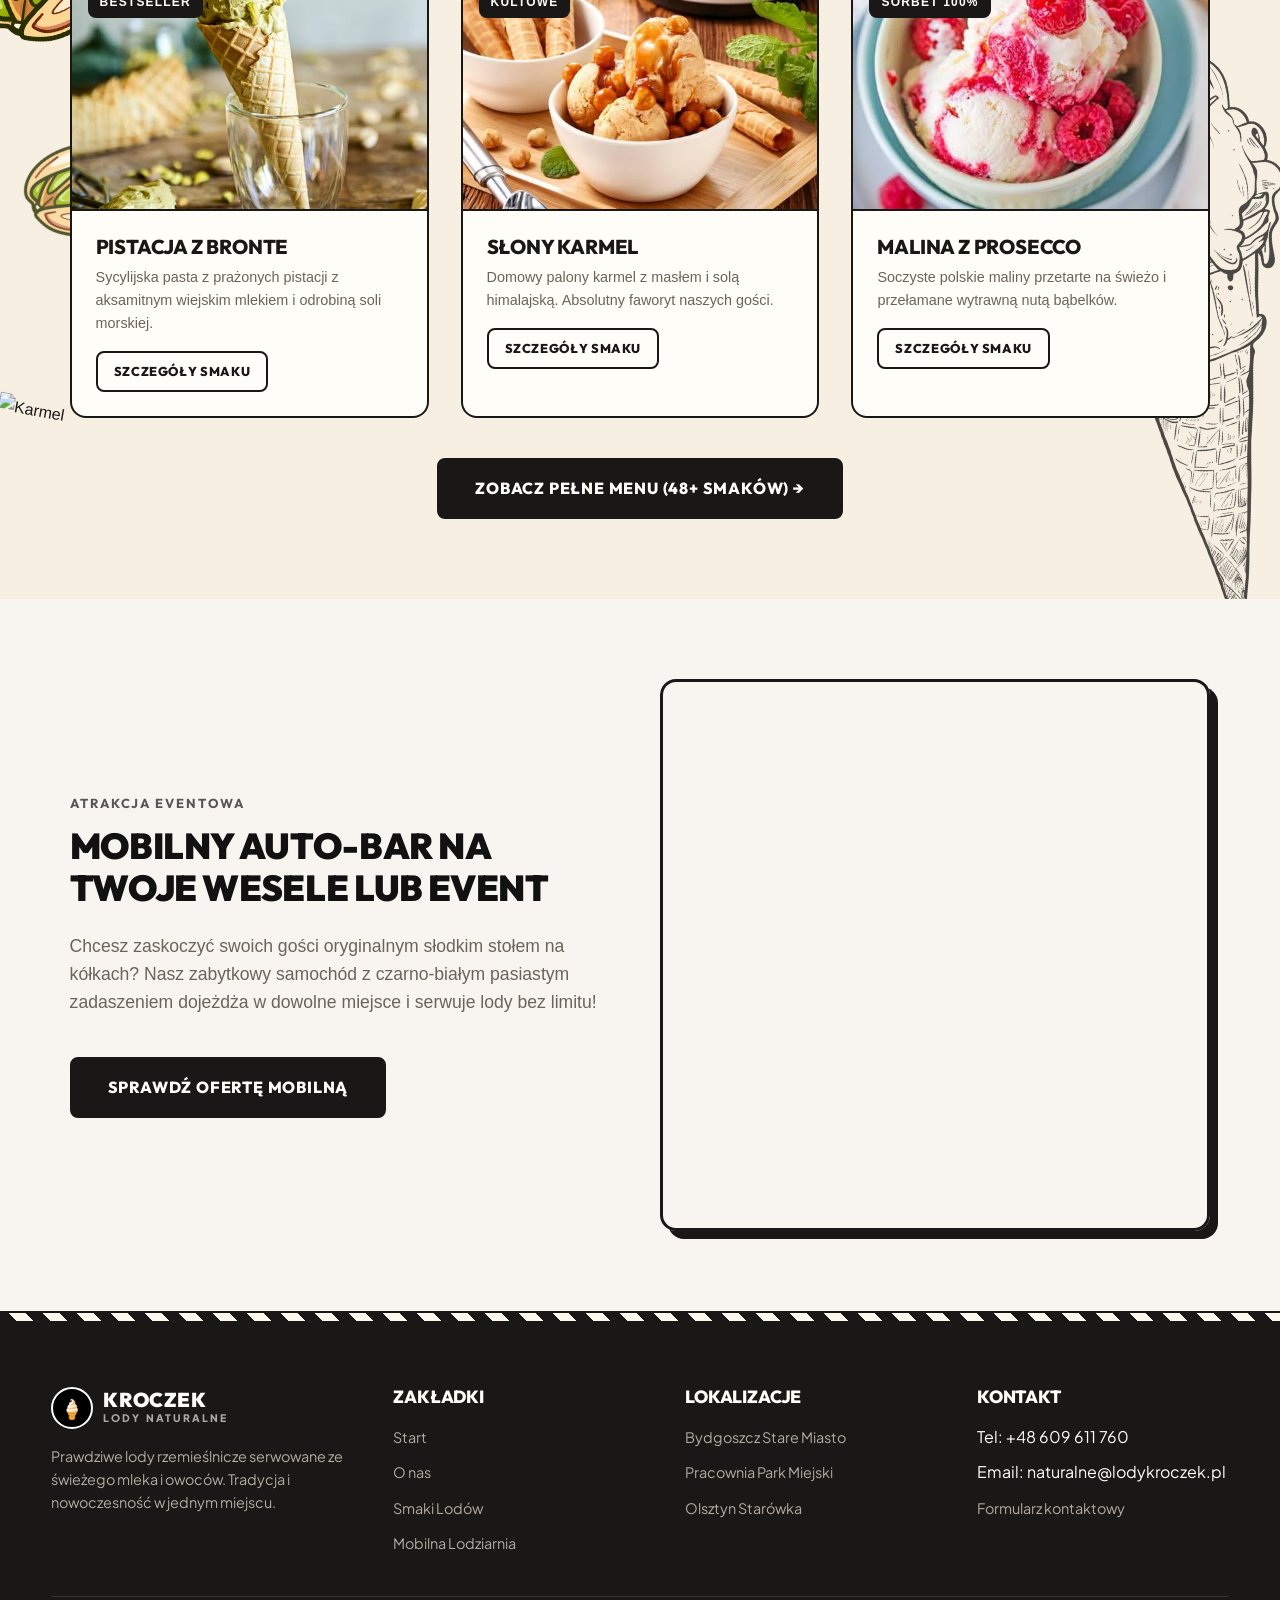
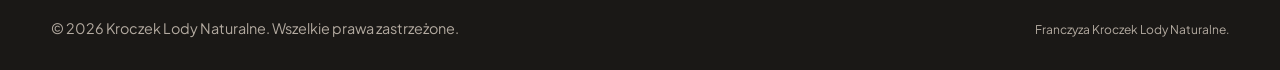
==== commit bb2be60a: "War with directory part 1" ====
--- a/index.html
+++ b/index.html
@@ -85,16 +85,16 @@
             <nav class="desktop-nav">
                 <ul class="nav-list">
                     <li><a href="../" class="nav-link active">Start</a></li>
-                    <li><a href="/o-nas/" class="nav-link">O nas</a></li>
-                    <li><a href="/smaki-lodow/" class="nav-link">Smaki Lodów</a></li>
-                    <li><a href="/mobilna-lodziarnia/" class="nav-link">Mobilna Lodziarnia</a></li>
-                    <li><a href="/lokalizacje/" class="nav-link">Lokalizacje</a></li>
-                    <li><a href="/kontakt/" class="nav-link">Kontakt</a></li>
+                    <li><a href="./o-nas" class="nav-link">O nas</a></li>
+                    <li><a href="./smaki-lodow" class="nav-link">Smaki Lodów</a></li>
+                    <li><a href="./mobilna-lodziarnia" class="nav-link">Mobilna Lodziarnia</a></li>
+                    <li><a href="./lokalizacje" class="nav-link">Lokalizacje</a></li>
+                    <li><a href="./kontakt" class="nav-link">Kontakt</a></li>
                 </ul>
             </nav>
 
             <div class="header-actions">
-                <a href="/kontakt/" class="btn btn-primary">Zamów Event</a>
+                <a href="./kontakt" class="btn btn-primary">Zamów Event</a>
                 <button class="mobile-toggle" id="mobile-toggle" aria-label="Menu">
                     <span></span><span></span><span></span>
                 </button>
@@ -105,11 +105,11 @@
     <div class="mobile-nav-drawer" id="mobile-drawer">
         <ul class="mobile-nav-list">
             <li><a href="../">Start</a></li>
-            <li><a href="/o-nas/">O nas</a></li>
-            <li><a href="/smaki-lodow/">Smaki Lodów</a></li>
-            <li><a href="/mobilna-lodziarnia/">Mobilna Lodziarnia</a></li>
-            <li><a href="/lokalizacje/">Lokalizacje</a></li>
-            <li><a href="/kontakt/">Kontakt</a></li>
+            <li><a href="./o-nas">O nas</a></li>
+            <li><a href="./smaki-lodow">Smaki Lodów</a></li>
+            <li><a href="./mobilna-lodziarnia">Mobilna Lodziarnia</a></li>
+            <li><a href="./lokalizacje">Lokalizacje</a></li>
+            <li><a href="./kontakt">Kontakt</a></li>
         </ul>
     </div>
 
@@ -129,8 +129,8 @@
                     Smak i kolory naszych lodów zawdzięczamy tylko i wyłącznie naturalnym produktom. Świeża wiejska śmietanka, dojrzałe owoce i tradycyjne receptury.
                 </p>
                 <div class="hero-actions">
-                    <a href="/smaki-lodow/" class="btn btn-primary btn-lg">Zobacz Smaki</a>
-                    <a href="/mobilna-lodziarnia/" class="btn btn-outline btn-lg">Mobilna Lodziarnia</a>
+                    <a href="./smaki-lodow" class="btn btn-primary btn-lg">Zobacz Smaki</a>
+                    <a href="./mobilna-lodziarnia" class="btn btn-outline btn-lg">Mobilna Lodziarnia</a>
                 </div>
             </div>
         </div>
@@ -187,7 +187,7 @@
                     <div class="flavor-body">
                         <h4>Pistacja z Bronte</h4>
                         <p>Sycylijska pasta z prażonych pistacji z aksamitnym wiejskim mlekiem i odrobiną soli morskiej.</p>
-                        <a href="/smaki-lodow/" class="btn btn-sm btn-outline">Szczegóły Smaku</a>
+                        <a href="./smaki-lodow" class="btn btn-sm btn-outline">Szczegóły Smaku</a>
                     </div>
                 </div>
 
@@ -199,7 +199,7 @@
                     <div class="flavor-body">
                         <h4>Słony Karmel</h4>
                         <p>Domowy palony karmel z masłem i solą himalajską. Absolutny faworyt naszych gości.</p>
-                        <a href="/smaki-lodow/" class="btn btn-sm btn-outline">Szczegóły Smaku</a>
+                        <a href="./smaki-lodow" class="btn btn-sm btn-outline">Szczegóły Smaku</a>
                     </div>
                 </div>
 
@@ -211,13 +211,13 @@
                     <div class="flavor-body">
                         <h4>Malina z Prosecco</h4>
                         <p>Soczyste polskie maliny przetarte na świeżo i przełamane wytrawną nutą bąbelków.</p>
-                        <a href="/smaki-lodow/" class="btn btn-sm btn-outline">Szczegóły Smaku</a>
+                        <a href="./smaki-lodow" class="btn btn-sm btn-outline">Szczegóły Smaku</a>
                     </div>
                 </div>
             </div>
 
             <div class="text-center mt-5">
-                <a href="/smaki-lodow/" class="btn btn-primary btn-lg">Zobacz Pełne Menu (48+ Smaków) →</a>
+                <a href="./smaki-lodow" class="btn btn-primary btn-lg">Zobacz Pełne Menu (48+ Smaków) →</a>
             </div>
         </div>
     </section>
@@ -232,7 +232,7 @@
                         Chcesz zaskoczyć swoich gości oryginalnym słodkim stołem na kółkach? Nasz zabytkowy samochód z czarno-białym pasiastym zadaszeniem dojeżdża w dowolne miejsce i serwuje lody bez limitu!
                     </p>
                     <div class="mt-5">
-                        <a href="/mobilna-lodziarnia/" class="btn btn-primary btn-lg">Sprawdź Ofertę Mobilną</a>
+                        <a href="./mobilna-lodziarnia" class="btn btn-primary btn-lg">Sprawdź Ofertę Mobilną</a>
                     </div>
                 </div>
                 <div>
@@ -261,17 +261,17 @@
                     <h4>Zakładki</h4>
                     <ul>
                         <li><a href="../">Start</a></li>
-                        <li><a href="/o-nas/">O nas</a></li>
-                        <li><a href="/smaki-lodow/">Smaki Lodów</a></li>
-                        <li><a href="/mobilna-lodziarnia/">Mobilna Lodziarnia</a></li>
+                        <li><a href="./o-nas">O nas</a></li>
+                        <li><a href="./smaki-lodow">Smaki Lodów</a></li>
+                        <li><a href="./mobilna-lodziarnia">Mobilna Lodziarnia</a></li>
                     </ul>
                 </div>
                 <div>
                     <h4>Lokalizacje</h4>
                     <ul>
-                        <li><a href="/lokalizacje/">Bydgoszcz Stare Miasto</a></li>
-                        <li><a href="/lokalizacje/">Pracownia Park Miejski</a></li>
-                        <li><a href="/lokalizacje/">Olsztyn Starówka</a></li>
+                        <li><a href="./lokalizacje">Bydgoszcz Stare Miasto</a></li>
+                        <li><a href="./lokalizacje">Pracownia Park Miejski</a></li>
+                        <li><a href="./lokalizacje">Olsztyn Starówka</a></li>
                     </ul>
                 </div>
                 <div>
@@ -279,7 +279,7 @@
                     <ul>
                         <li>Tel: +48 609 611 760</li>
                         <li>Email: naturalne@lodykroczek.pl</li>
-                        <li><a href="/kontakt/">Formularz kontaktowy</a></li>
+                        <li><a href="./kontakt">Formularz kontaktowy</a></li>
                     </ul>
                 </div>
             </div>
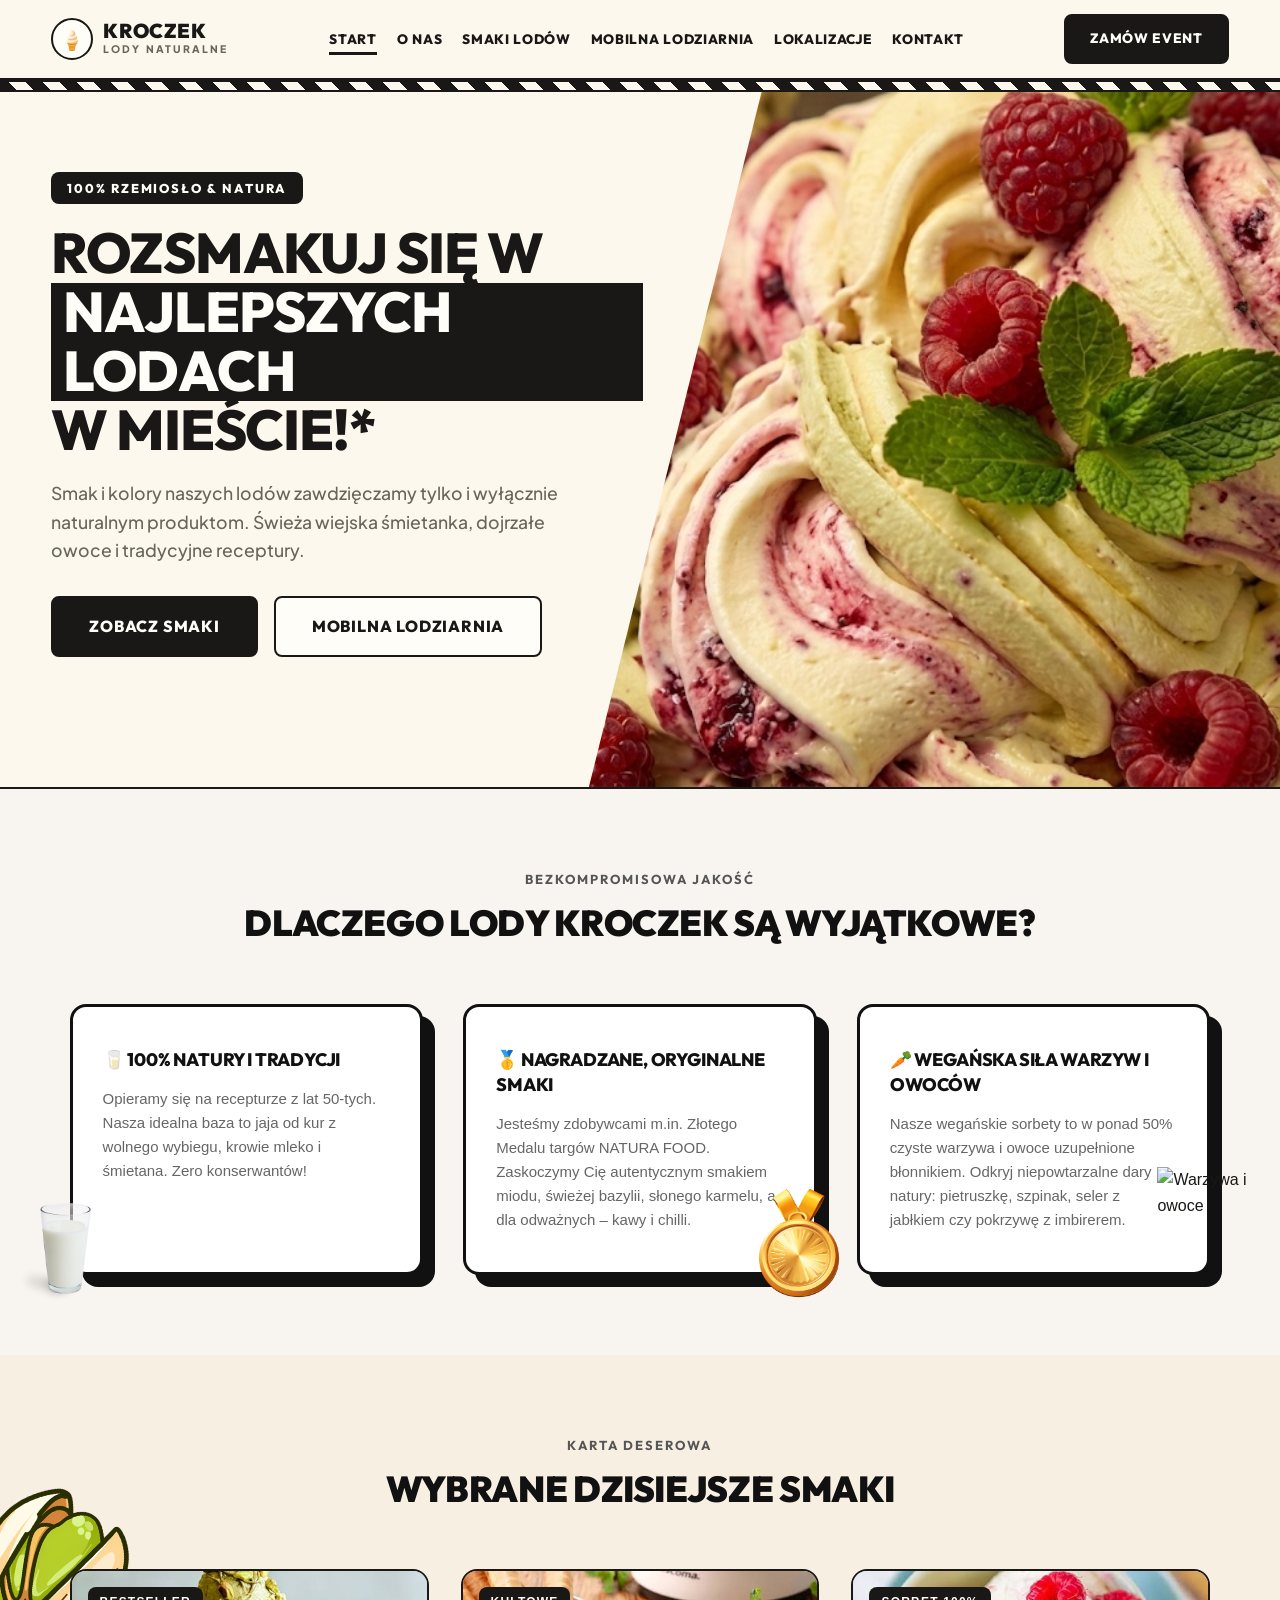
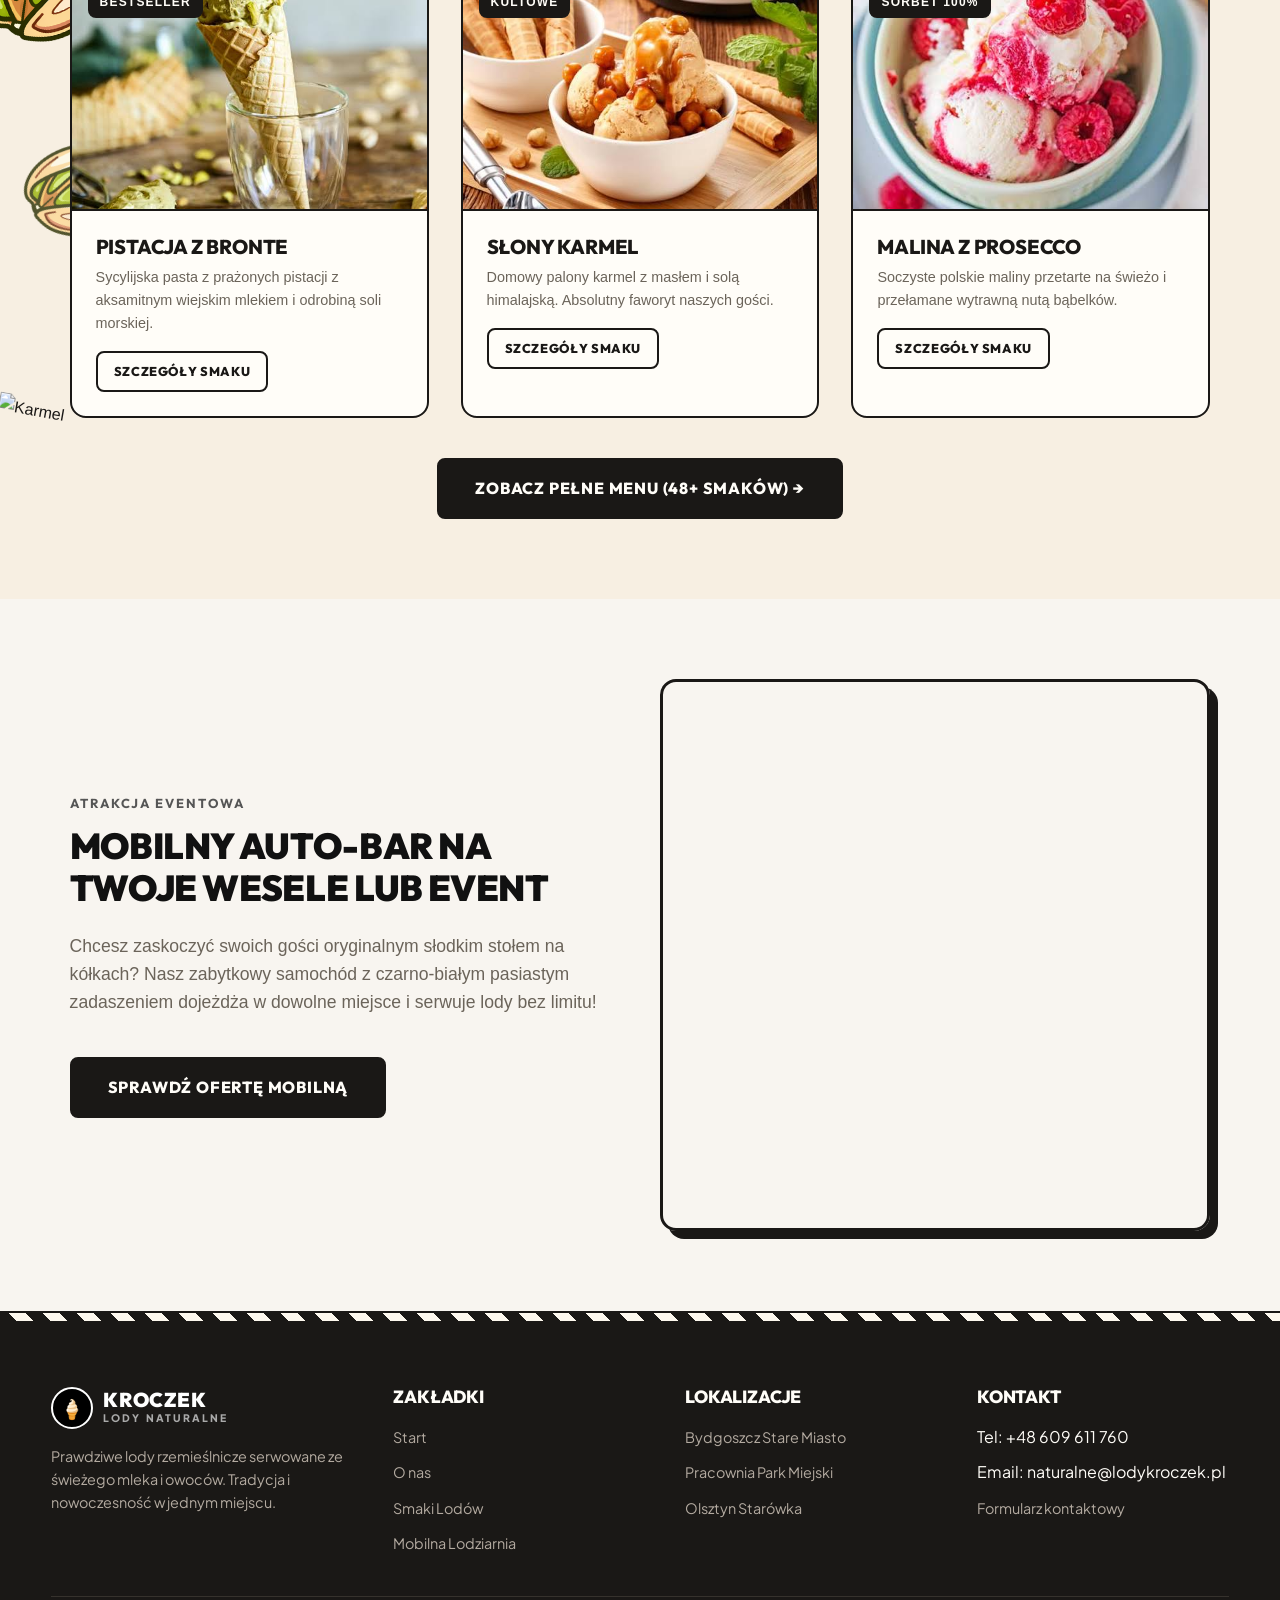
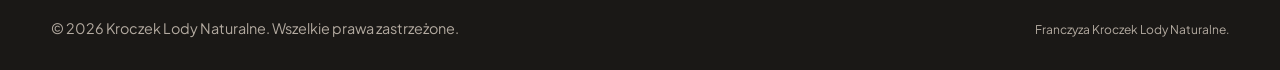
==== commit 84ab0dd6: "War with directory part 2" ====
--- a/index.html
+++ b/index.html
@@ -85,16 +85,16 @@
             <nav class="desktop-nav">
                 <ul class="nav-list">
                     <li><a href="../" class="nav-link active">Start</a></li>
-                    <li><a href="./o-nas" class="nav-link">O nas</a></li>
-                    <li><a href="./smaki-lodow" class="nav-link">Smaki Lodów</a></li>
-                    <li><a href="./mobilna-lodziarnia" class="nav-link">Mobilna Lodziarnia</a></li>
-                    <li><a href="./lokalizacje" class="nav-link">Lokalizacje</a></li>
-                    <li><a href="./kontakt" class="nav-link">Kontakt</a></li>
+                    <li><a href="./o-nas/" class="nav-link">O nas</a></li>
+                    <li><a href="./smaki-lodow/" class="nav-link">Smaki Lodów</a></li>
+                    <li><a href="./mobilna-lodziarnia/" class="nav-link">Mobilna Lodziarnia</a></li>
+                    <li><a href="./lokalizacje/" class="nav-link">Lokalizacje</a></li>
+                    <li><a href="./kontakt/" class="nav-link">Kontakt</a></li>
                 </ul>
             </nav>
 
             <div class="header-actions">
-                <a href="./kontakt" class="btn btn-primary">Zamów Event</a>
+                <a href="./kontakt/" class="btn btn-primary">Zamów Event</a>
                 <button class="mobile-toggle" id="mobile-toggle" aria-label="Menu">
                     <span></span><span></span><span></span>
                 </button>
@@ -105,11 +105,11 @@
     <div class="mobile-nav-drawer" id="mobile-drawer">
         <ul class="mobile-nav-list">
             <li><a href="../">Start</a></li>
-            <li><a href="./o-nas">O nas</a></li>
-            <li><a href="./smaki-lodow">Smaki Lodów</a></li>
-            <li><a href="./mobilna-lodziarnia">Mobilna Lodziarnia</a></li>
-            <li><a href="./lokalizacje">Lokalizacje</a></li>
-            <li><a href="./kontakt">Kontakt</a></li>
+            <li><a href="./o-nas/">O nas</a></li>
+            <li><a href="./smaki-lodow/">Smaki Lodów</a></li>
+            <li><a href="./mobilna-lodziarnia/">Mobilna Lodziarnia</a></li>
+            <li><a href="./lokalizacje/">Lokalizacje</a></li>
+            <li><a href="./kontakt/">Kontakt</a></li>
         </ul>
     </div>
 
@@ -129,8 +129,8 @@
                     Smak i kolory naszych lodów zawdzięczamy tylko i wyłącznie naturalnym produktom. Świeża wiejska śmietanka, dojrzałe owoce i tradycyjne receptury.
                 </p>
                 <div class="hero-actions">
-                    <a href="./smaki-lodow" class="btn btn-primary btn-lg">Zobacz Smaki</a>
-                    <a href="./mobilna-lodziarnia" class="btn btn-outline btn-lg">Mobilna Lodziarnia</a>
+                    <a href="./smaki-lodow/" class="btn btn-primary btn-lg">Zobacz Smaki</a>
+                    <a href="./mobilna-lodziarnia/" class="btn btn-outline btn-lg">Mobilna Lodziarnia</a>
                 </div>
             </div>
         </div>
@@ -187,7 +187,7 @@
                     <div class="flavor-body">
                         <h4>Pistacja z Bronte</h4>
                         <p>Sycylijska pasta z prażonych pistacji z aksamitnym wiejskim mlekiem i odrobiną soli morskiej.</p>
-                        <a href="./smaki-lodow" class="btn btn-sm btn-outline">Szczegóły Smaku</a>
+                        <a href="./smaki-lodow/" class="btn btn-sm btn-outline">Szczegóły Smaku</a>
                     </div>
                 </div>
 
@@ -199,7 +199,7 @@
                     <div class="flavor-body">
                         <h4>Słony Karmel</h4>
                         <p>Domowy palony karmel z masłem i solą himalajską. Absolutny faworyt naszych gości.</p>
-                        <a href="./smaki-lodow" class="btn btn-sm btn-outline">Szczegóły Smaku</a>
+                        <a href="./smaki-lodow/" class="btn btn-sm btn-outline">Szczegóły Smaku</a>
                     </div>
                 </div>
 
@@ -211,13 +211,13 @@
                     <div class="flavor-body">
                         <h4>Malina z Prosecco</h4>
                         <p>Soczyste polskie maliny przetarte na świeżo i przełamane wytrawną nutą bąbelków.</p>
-                        <a href="./smaki-lodow" class="btn btn-sm btn-outline">Szczegóły Smaku</a>
+                        <a href="./smaki-lodow/" class="btn btn-sm btn-outline">Szczegóły Smaku</a>
                     </div>
                 </div>
             </div>
 
             <div class="text-center mt-5">
-                <a href="./smaki-lodow" class="btn btn-primary btn-lg">Zobacz Pełne Menu (48+ Smaków) →</a>
+                <a href="./smaki-lodow/" class="btn btn-primary btn-lg">Zobacz Pełne Menu (48+ Smaków) →</a>
             </div>
         </div>
     </section>
@@ -232,7 +232,7 @@
                         Chcesz zaskoczyć swoich gości oryginalnym słodkim stołem na kółkach? Nasz zabytkowy samochód z czarno-białym pasiastym zadaszeniem dojeżdża w dowolne miejsce i serwuje lody bez limitu!
                     </p>
                     <div class="mt-5">
-                        <a href="./mobilna-lodziarnia" class="btn btn-primary btn-lg">Sprawdź Ofertę Mobilną</a>
+                        <a href="./mobilna-lodziarnia/" class="btn btn-primary btn-lg">Sprawdź Ofertę Mobilną</a>
                     </div>
                 </div>
                 <div>
@@ -261,17 +261,17 @@
                     <h4>Zakładki</h4>
                     <ul>
                         <li><a href="../">Start</a></li>
-                        <li><a href="./o-nas">O nas</a></li>
-                        <li><a href="./smaki-lodow">Smaki Lodów</a></li>
-                        <li><a href="./mobilna-lodziarnia">Mobilna Lodziarnia</a></li>
+                        <li><a href="./o-nas/">O nas</a></li>
+                        <li><a href="./smaki-lodow/">Smaki Lodów</a></li>
+                        <li><a href="./mobilna-lodziarnia/">Mobilna Lodziarnia</a></li>
                     </ul>
                 </div>
                 <div>
                     <h4>Lokalizacje</h4>
                     <ul>
-                        <li><a href="./lokalizacje">Bydgoszcz Stare Miasto</a></li>
-                        <li><a href="./lokalizacje">Pracownia Park Miejski</a></li>
-                        <li><a href="./lokalizacje">Olsztyn Starówka</a></li>
+                        <li><a href="./lokalizacje/">Bydgoszcz Stare Miasto</a></li>
+                        <li><a href="./lokalizacje/">Pracownia Park Miejski</a></li>
+                        <li><a href="./lokalizacje/">Olsztyn Starówka</a></li>
                     </ul>
                 </div>
                 <div>
@@ -279,7 +279,7 @@
                     <ul>
                         <li>Tel: +48 609 611 760</li>
                         <li>Email: naturalne@lodykroczek.pl</li>
-                        <li><a href="./kontakt">Formularz kontaktowy</a></li>
+                        <li><a href="./kontakt/">Formularz kontaktowy</a></li>
                     </ul>
                 </div>
             </div>
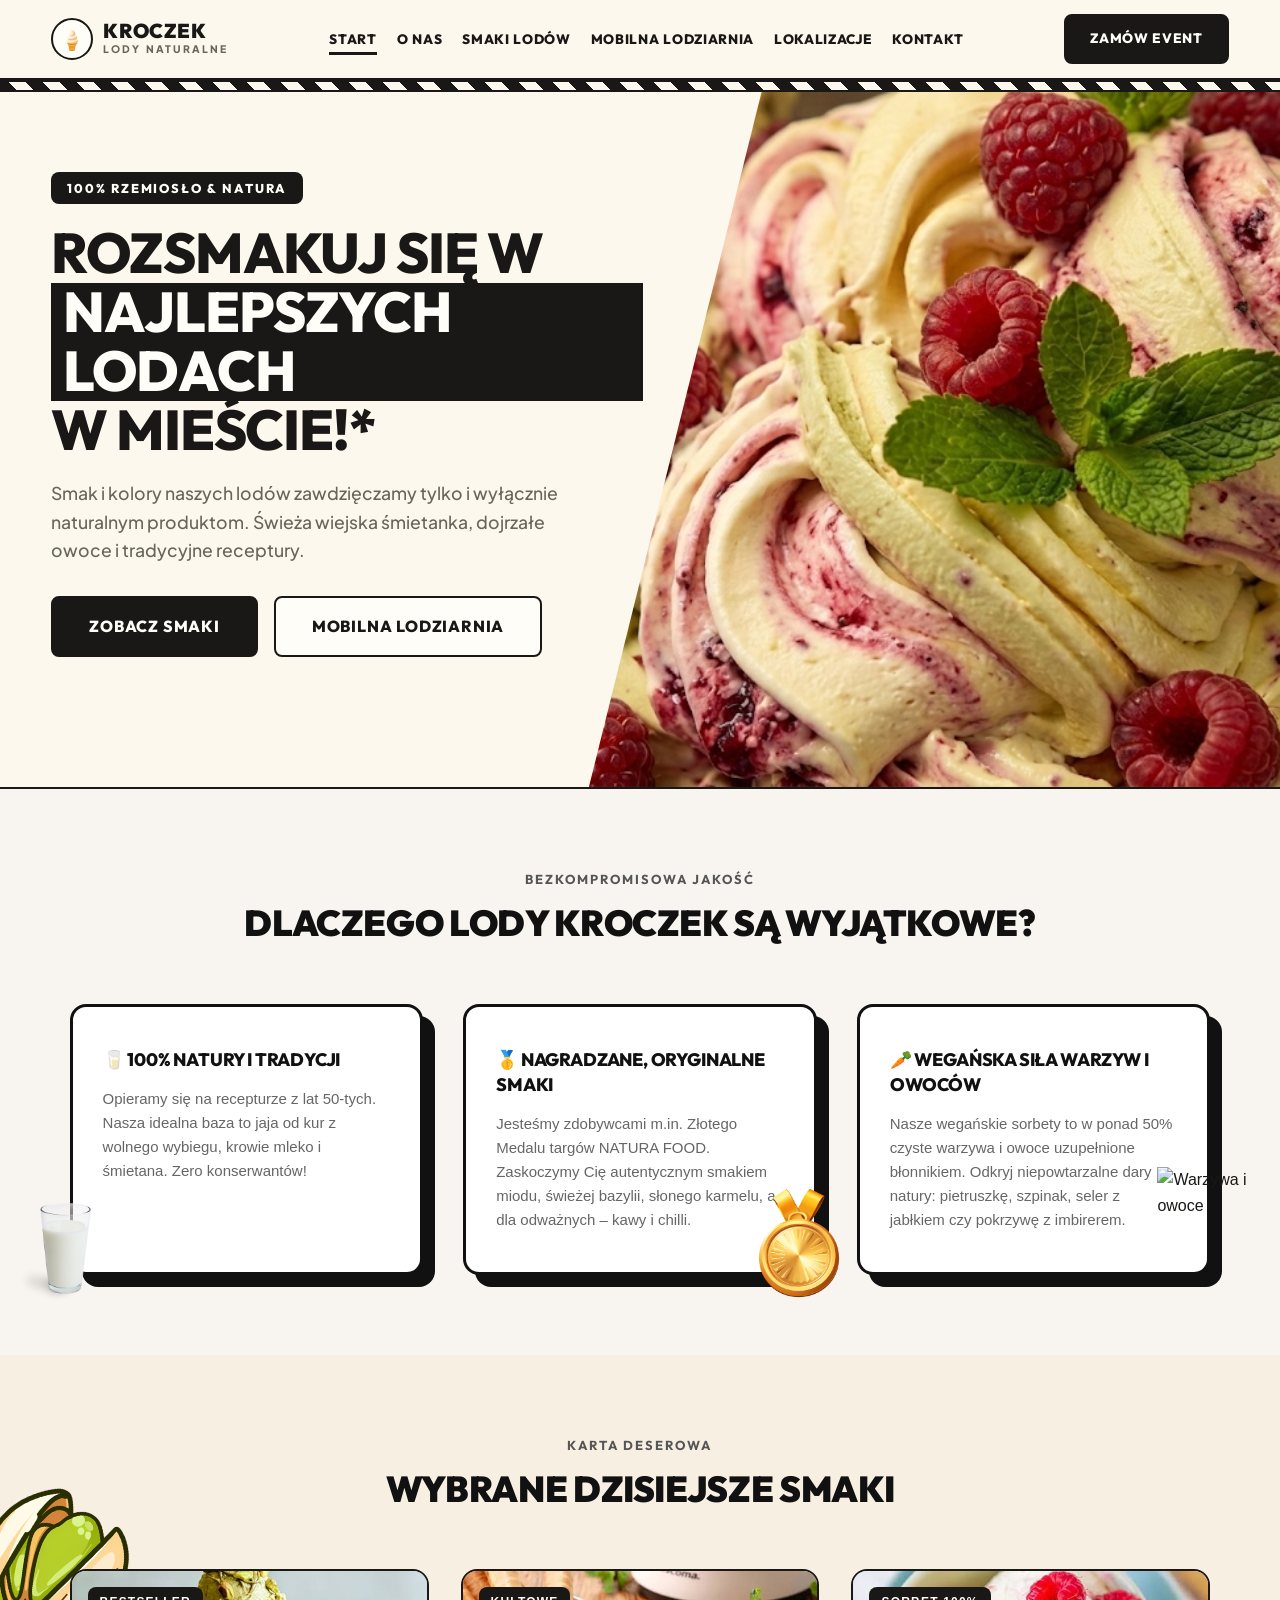
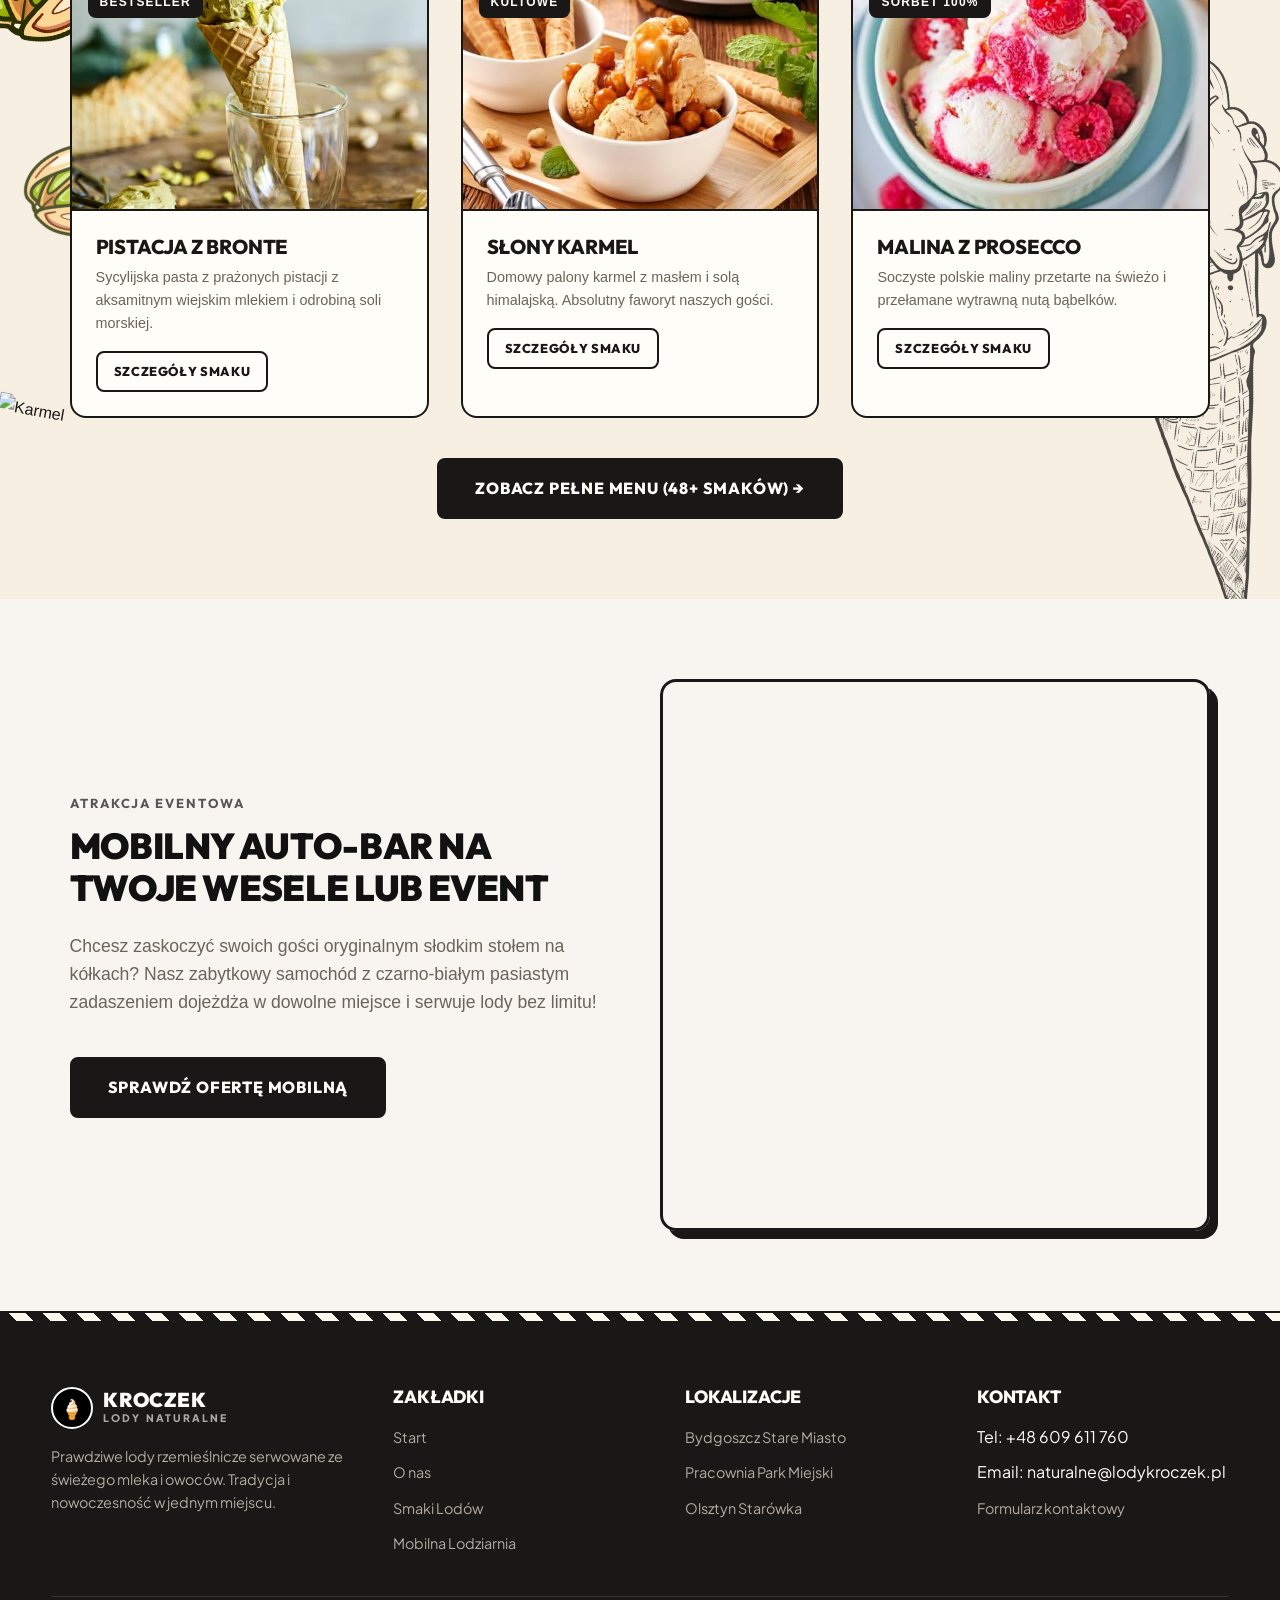
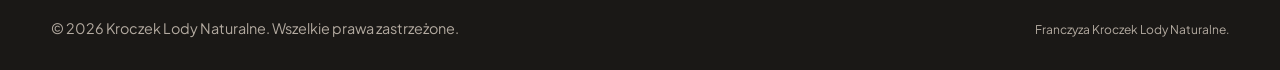
==== commit 0c4e6ad5: "War with directory part 3" ====
--- a/index.html
+++ b/index.html
@@ -74,7 +74,7 @@
 
     <header class="header">
         <div class="container header-container">
-            <a href="../" class="logo">
+            <a href="./" class="logo">
                 <div class="logo-icon-swirl">🍦</div>
                 <div class="logo-text">
                     <span class="brand-title">KROCZEK</span>
@@ -84,7 +84,7 @@
 
             <nav class="desktop-nav">
                 <ul class="nav-list">
-                    <li><a href="../" class="nav-link active">Start</a></li>
+                    <li><a href="./" class="nav-link active">Start</a></li>
                     <li><a href="./o-nas/" class="nav-link">O nas</a></li>
                     <li><a href="./smaki-lodow/" class="nav-link">Smaki Lodów</a></li>
                     <li><a href="./mobilna-lodziarnia/" class="nav-link">Mobilna Lodziarnia</a></li>
@@ -104,7 +104,7 @@
 
     <div class="mobile-nav-drawer" id="mobile-drawer">
         <ul class="mobile-nav-list">
-            <li><a href="../">Start</a></li>
+            <li><a href="./">Start</a></li>
             <li><a href="./o-nas/">O nas</a></li>
             <li><a href="./smaki-lodow/">Smaki Lodów</a></li>
             <li><a href="./mobilna-lodziarnia/">Mobilna Lodziarnia</a></li>
@@ -260,7 +260,7 @@
                 <div>
                     <h4>Zakładki</h4>
                     <ul>
-                        <li><a href="../">Start</a></li>
+                        <li><a href="./">Start</a></li>
                         <li><a href="./o-nas/">O nas</a></li>
                         <li><a href="./smaki-lodow/">Smaki Lodów</a></li>
                         <li><a href="./mobilna-lodziarnia/">Mobilna Lodziarnia</a></li>
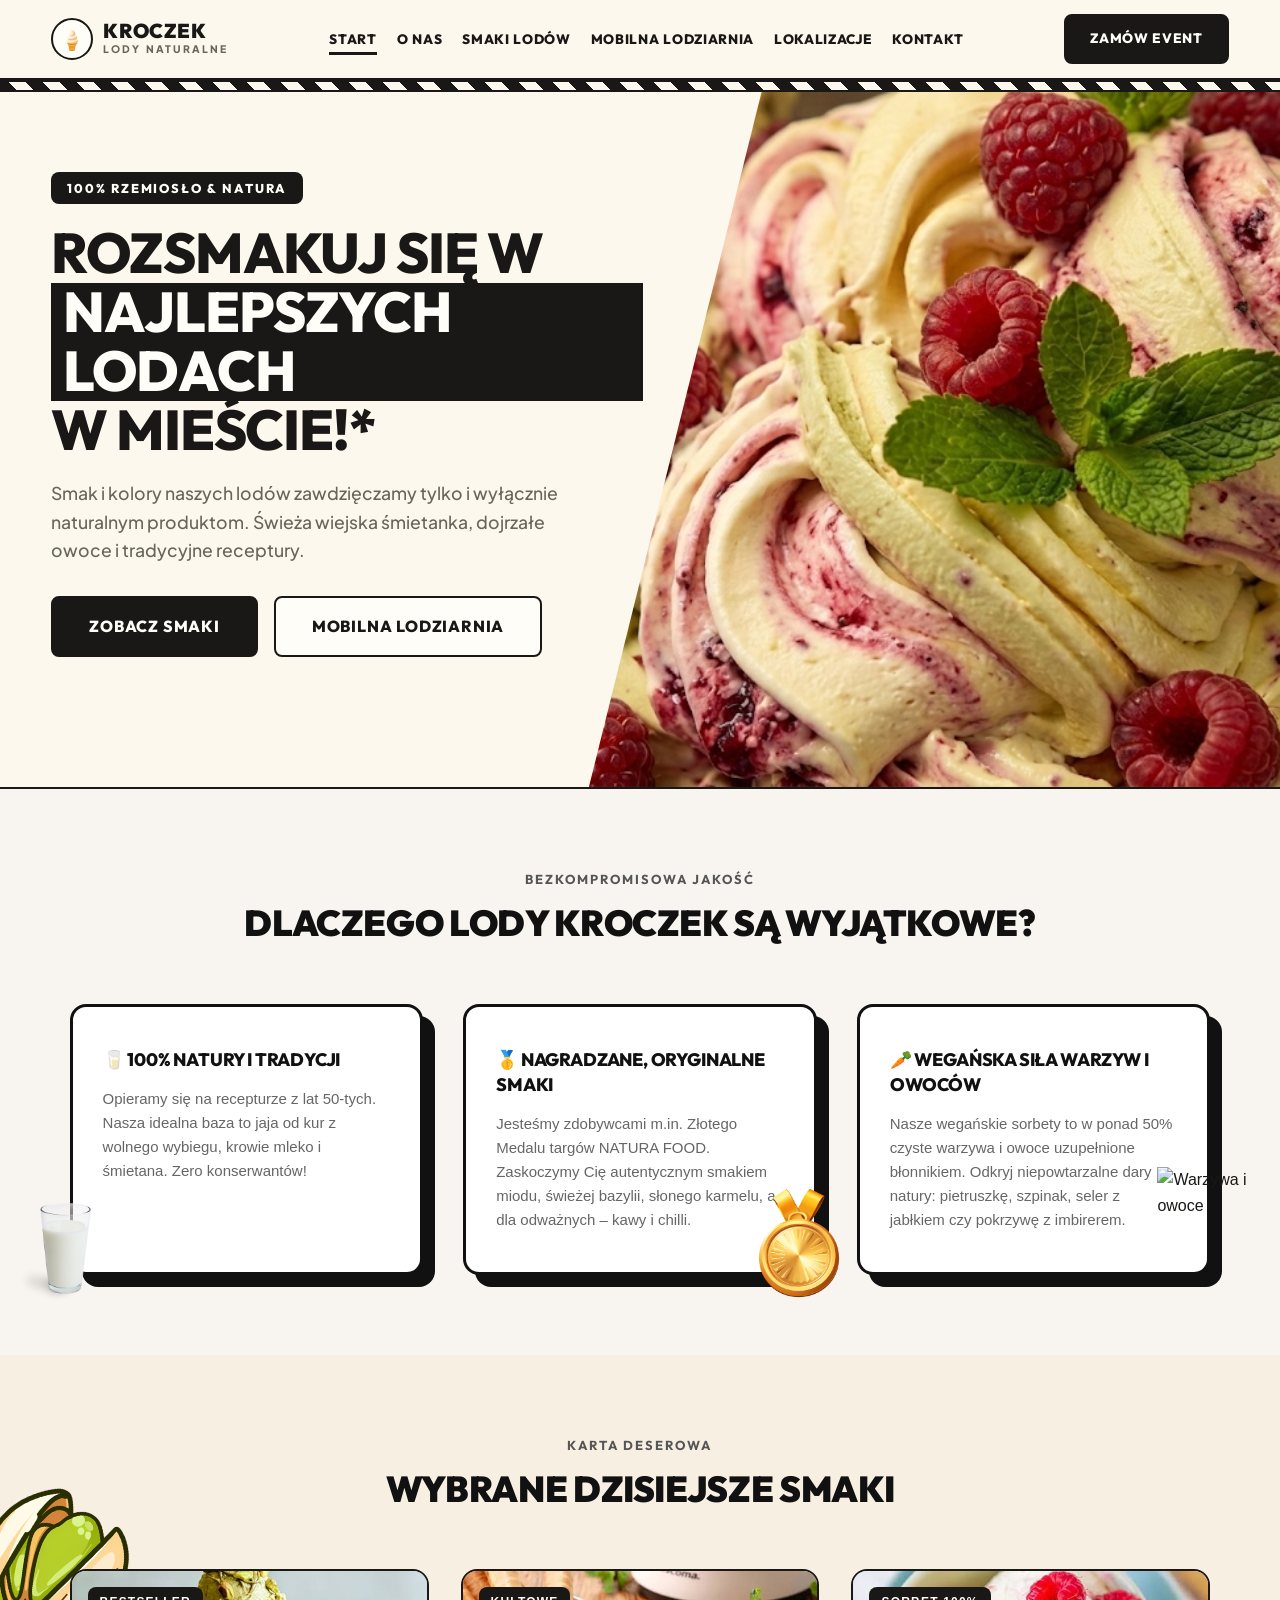
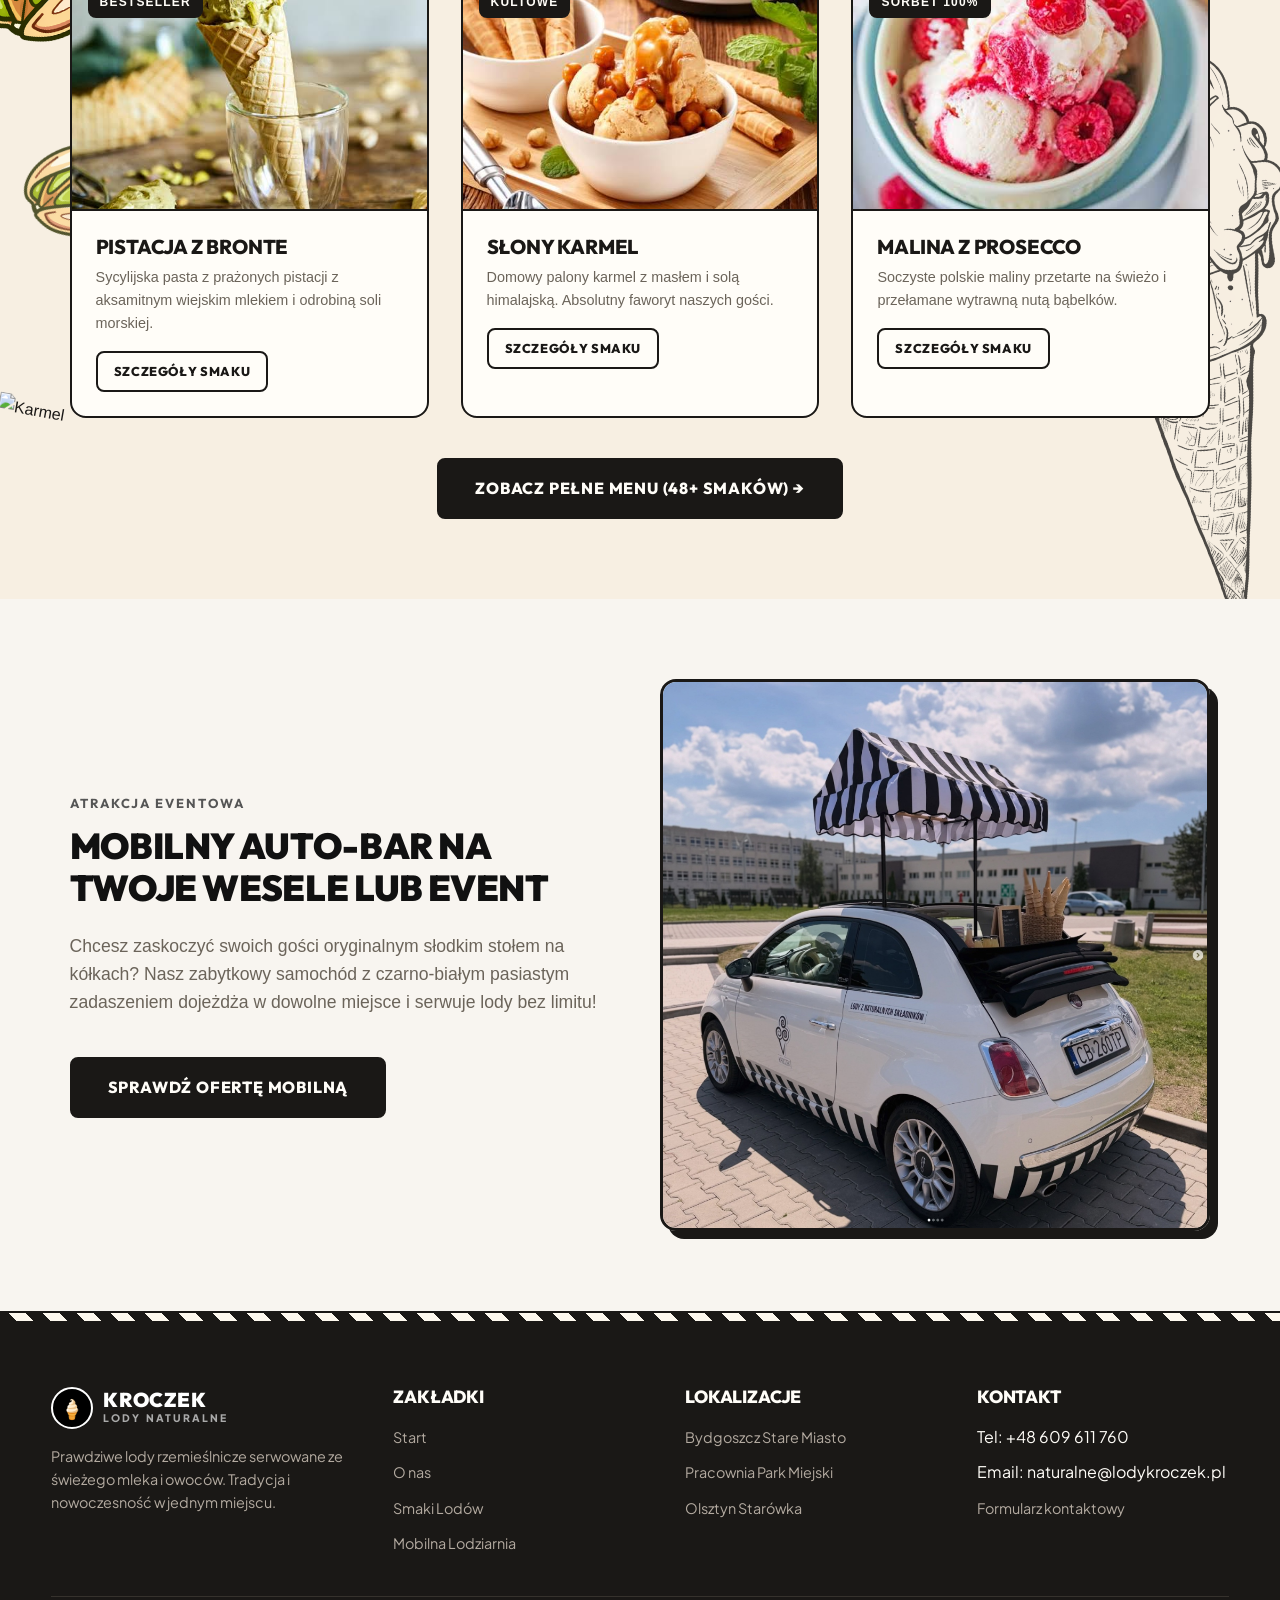
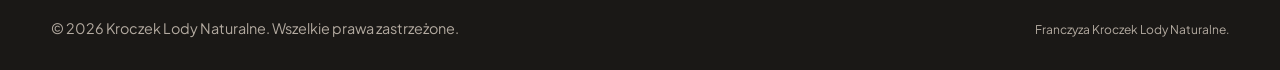
==== commit db99d5ec: "War with directory part 4" ====
--- a/index.html
+++ b/index.html
@@ -88,7 +88,7 @@
                     <li><a href="./o-nas/" class="nav-link">O nas</a></li>
                     <li><a href="./smaki-lodow/" class="nav-link">Smaki Lodów</a></li>
                     <li><a href="./mobilna-lodziarnia/" class="nav-link">Mobilna Lodziarnia</a></li>
-                    <li><a href="./lokalizacje/" class="nav-link">Lokalizacje</a></li>
+                    <li><a href="./lokalizacje/"  class="nav-link">Lokalizacje</a></li>
                     <li><a href="./kontakt/" class="nav-link">Kontakt</a></li>
                 </ul>
             </nav>
@@ -108,7 +108,7 @@
             <li><a href="./o-nas/">O nas</a></li>
             <li><a href="./smaki-lodow/">Smaki Lodów</a></li>
             <li><a href="./mobilna-lodziarnia/">Mobilna Lodziarnia</a></li>
-            <li><a href="./lokalizacje/">Lokalizacje</a></li>
+            <li><a href="./lokalizacje/" >Lokalizacje</a></li>
             <li><a href="./kontakt/">Kontakt</a></li>
         </ul>
     </div>
@@ -269,9 +269,9 @@
                 <div>
                     <h4>Lokalizacje</h4>
                     <ul>
-                        <li><a href="./lokalizacje/">Bydgoszcz Stare Miasto</a></li>
-                        <li><a href="./lokalizacje/">Pracownia Park Miejski</a></li>
-                        <li><a href="./lokalizacje/">Olsztyn Starówka</a></li>
+                        <li><a href="./lokalizacje/" >Bydgoszcz Stare Miasto</a></li>
+                        <li><a href="./lokalizacje/" >Pracownia Park Miejski</a></li>
+                        <li><a href="./lokalizacje/" >Olsztyn Starówka</a></li>
                     </ul>
                 </div>
                 <div>
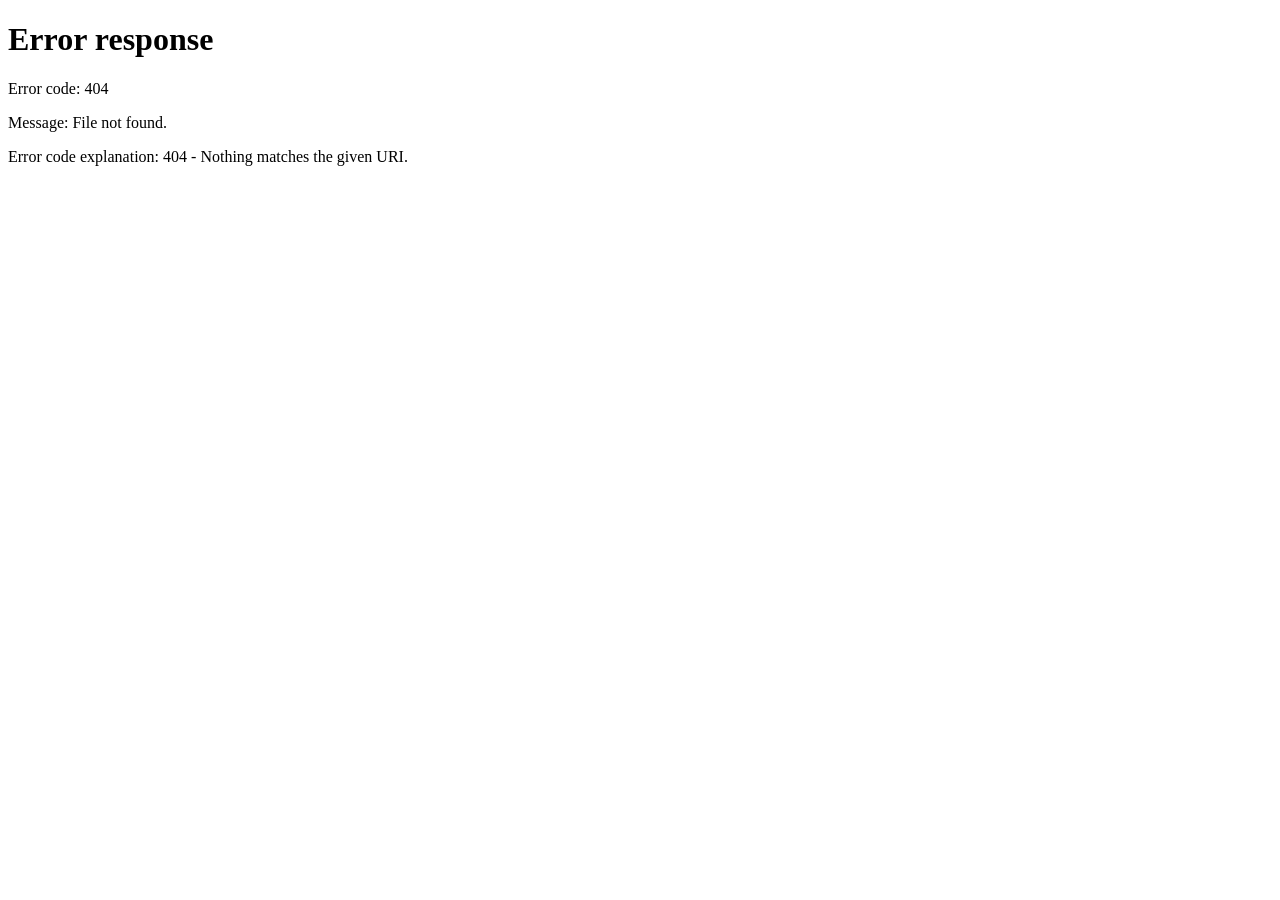
==== commit 364aac0e: "War with directory part 6" ====
--- a/index.html
+++ b/index.html
@@ -4,6 +4,13 @@
     <meta charset="UTF-8">
     <meta name="viewport" content="width=device-width, initial-scale=1.0">
     <title>Kroczek Lody Naturalne | Rzemieślnicza Lodziarnia Premium</title>
+
+    <script>
+        if (window.location.href.endsWith(".html")) {
+            window.location.href = window.location.href.replace(".html", "");
+        }
+    </script>
+
     <meta name="description" content="Rozsmakuj się w najlepszych lodach rzemieślniczych. Naturalne składniki, świeże mleko, wyjątkowa mobilna lodziarnia z czarno-białym autem na eventy.">
     <link rel="preconnect" href="https://fonts.googleapis.com">
     <link rel="preconnect" href="https://fonts.gstatic.com" crossorigin>
@@ -74,7 +81,7 @@
 
     <header class="header">
         <div class="container header-container">
-            <a href="./" class="logo">
+            <a href="index.html" class="logo">
                 <div class="logo-icon-swirl">🍦</div>
                 <div class="logo-text">
                     <span class="brand-title">KROCZEK</span>
@@ -84,17 +91,17 @@
 
             <nav class="desktop-nav">
                 <ul class="nav-list">
-                    <li><a href="./" class="nav-link active">Start</a></li>
-                    <li><a href="./o-nas/" class="nav-link">O nas</a></li>
-                    <li><a href="./smaki-lodow/" class="nav-link">Smaki Lodów</a></li>
-                    <li><a href="./mobilna-lodziarnia/" class="nav-link">Mobilna Lodziarnia</a></li>
-                    <li><a href="./lokalizacje/"  class="nav-link">Lokalizacje</a></li>
-                    <li><a href="./kontakt/" class="nav-link">Kontakt</a></li>
+                    <li><a href="index.html" class="nav-link active">Start</a></li>
+                    <li><a href="o-nas.html" class="nav-link">O nas</a></li>
+                    <li><a href="smaki-lodow.html" class="nav-link">Smaki Lodów</a></li>
+                    <li><a href="mobilna-lodziarnia.html" class="nav-link">Mobilna Lodziarnia</a></li>
+                    <li><a href="lokalizacje.html"  class="nav-link">Lokalizacje</a></li>
+                    <li><a href="kontakt.html" class="nav-link">Kontakt</a></li>
                 </ul>
             </nav>
 
             <div class="header-actions">
-                <a href="./kontakt/" class="btn btn-primary">Zamów Event</a>
+                <a href="kontakt.html" class="btn btn-primary">Zamów Event</a>
                 <button class="mobile-toggle" id="mobile-toggle" aria-label="Menu">
                     <span></span><span></span><span></span>
                 </button>
@@ -104,12 +111,12 @@
 
     <div class="mobile-nav-drawer" id="mobile-drawer">
         <ul class="mobile-nav-list">
-            <li><a href="./">Start</a></li>
-            <li><a href="./o-nas/">O nas</a></li>
-            <li><a href="./smaki-lodow/">Smaki Lodów</a></li>
-            <li><a href="./mobilna-lodziarnia/">Mobilna Lodziarnia</a></li>
-            <li><a href="./lokalizacje/" >Lokalizacje</a></li>
-            <li><a href="./kontakt/">Kontakt</a></li>
+            <li><a href="index.html">Start</a></li>
+            <li><a href="o-nas.html">O nas</a></li>
+            <li><a href="smaki-lodow.html">Smaki Lodów</a></li>
+            <li><a href="mobilna-lodziarnia.html">Mobilna Lodziarnia</a></li>
+            <li><a href="lokalizacje.html">Lokalizacje</a></li>
+            <li><a href="kontakt.html">Kontakt</a></li>
         </ul>
     </div>
 
@@ -211,13 +218,13 @@
                     <div class="flavor-body">
                         <h4>Malina z Prosecco</h4>
                         <p>Soczyste polskie maliny przetarte na świeżo i przełamane wytrawną nutą bąbelków.</p>
-                        <a href="./smaki-lodow/" class="btn btn-sm btn-outline">Szczegóły Smaku</a>
+                        <a href="smaki-lodow.html" class="btn btn-sm btn-outline">Szczegóły Smaku</a>
                     </div>
                 </div>
             </div>
 
             <div class="text-center mt-5">
-                <a href="./smaki-lodow/" class="btn btn-primary btn-lg">Zobacz Pełne Menu (48+ Smaków) →</a>
+                <a href="smaki-lodow.html" class="btn btn-primary btn-lg">Zobacz Pełne Menu (48+ Smaków) →</a>
             </div>
         </div>
     </section>
@@ -232,7 +239,7 @@
                         Chcesz zaskoczyć swoich gości oryginalnym słodkim stołem na kółkach? Nasz zabytkowy samochód z czarno-białym pasiastym zadaszeniem dojeżdża w dowolne miejsce i serwuje lody bez limitu!
                     </p>
                     <div class="mt-5">
-                        <a href="./mobilna-lodziarnia/" class="btn btn-primary btn-lg">Sprawdź Ofertę Mobilną</a>
+                        <a href="mobilna-lodziarnia.html" class="btn btn-primary btn-lg">Sprawdź Ofertę Mobilną</a>
                     </div>
                 </div>
                 <div>
@@ -260,18 +267,18 @@
                 <div>
                     <h4>Zakładki</h4>
                     <ul>
-                        <li><a href="./">Start</a></li>
-                        <li><a href="./o-nas/">O nas</a></li>
-                        <li><a href="./smaki-lodow/">Smaki Lodów</a></li>
-                        <li><a href="./mobilna-lodziarnia/">Mobilna Lodziarnia</a></li>
+                        <li><a href="index.html">Start</a></li>
+                        <li><a href="o-nas.html">O nas</a></li>
+                        <li><a href="smaki-lodow.html">Smaki Lodów</a></li>
+                        <li><a href="mobilna-lodziarnia.html">Mobilna Lodziarnia</a></li>
                     </ul>
                 </div>
                 <div>
                     <h4>Lokalizacje</h4>
                     <ul>
-                        <li><a href="./lokalizacje/" >Bydgoszcz Stare Miasto</a></li>
-                        <li><a href="./lokalizacje/" >Pracownia Park Miejski</a></li>
-                        <li><a href="./lokalizacje/" >Olsztyn Starówka</a></li>
+                        <li><a href="lokalizacje.html">Bydgoszcz Stare Miasto</a></li>
+                        <li><a href="lokalizacje.html">Pracownia Park Miejski</a></li>
+                        <li><a href="lokalizacje.html">Olsztyn Starówka</a></li>
                     </ul>
                 </div>
                 <div>
@@ -279,7 +286,7 @@
                     <ul>
                         <li>Tel: +48 609 611 760</li>
                         <li>Email: naturalne@lodykroczek.pl</li>
-                        <li><a href="./kontakt/">Formularz kontaktowy</a></li>
+                        <li><a href="kontakt.html">Formularz kontaktowy</a></li>
                     </ul>
                 </div>
             </div>
